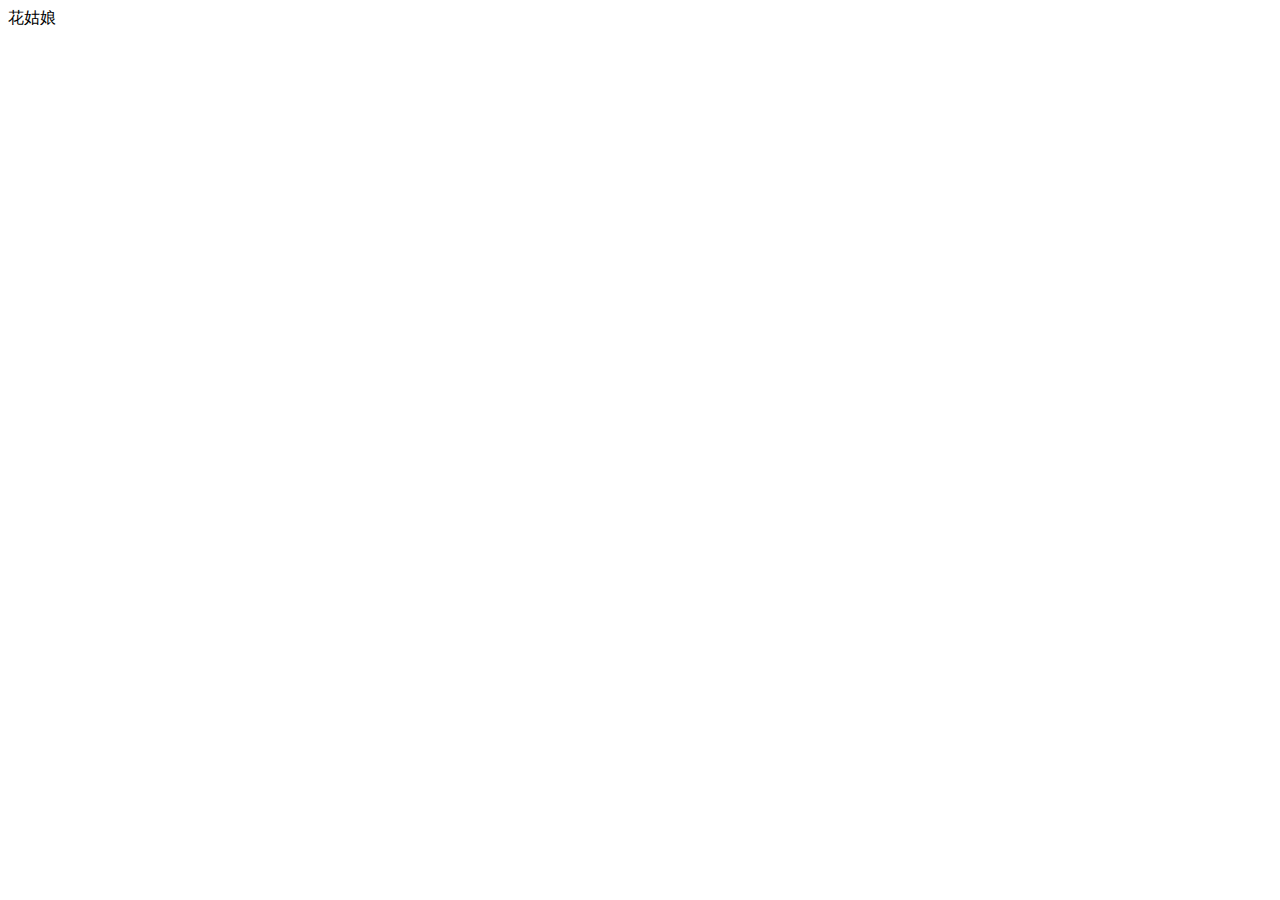
==== index.html @ 94651e6a "完成了登录和注册功能" ====
<!DOCTYPE html>
<html lang="en">
<head>
    <meta charset="UTF-8">
    <meta http-equiv="X-UA-Compatible" content="IE=edge">
    <meta name="viewport" content="width=\, initial-scale=1.0">
    <title>Document</title>
</head>
<body>
    <div>花姑娘</div>
</body>
</html>
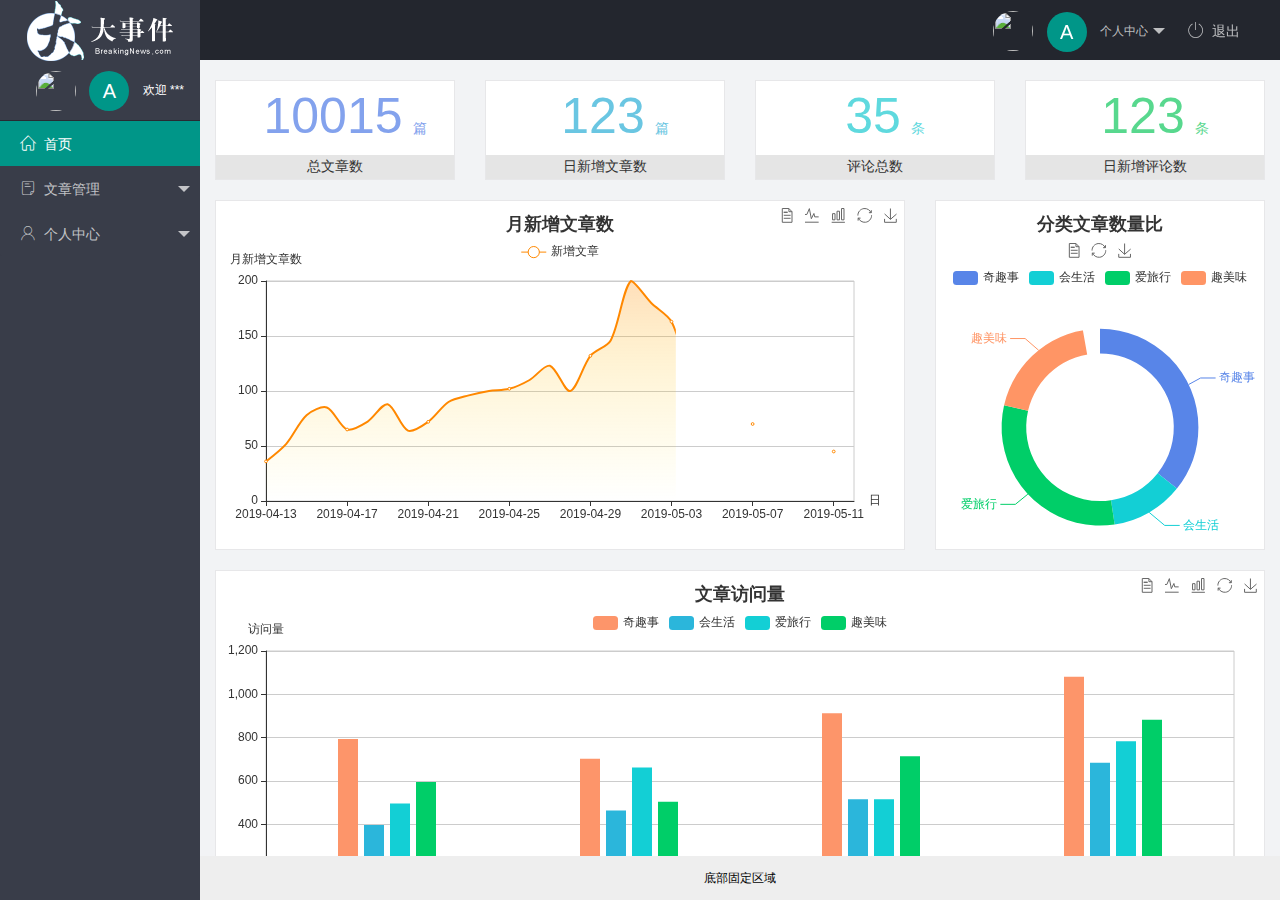
==== commit f1c7a160: "完成了主页功能" ====
--- a/index.html
+++ b/index.html
@@ -1,12 +1,90 @@
 <!DOCTYPE html>
 <html lang="en">
+
 <head>
-    <meta charset="UTF-8">
-    <meta http-equiv="X-UA-Compatible" content="IE=edge">
-    <meta name="viewport" content="width=\, initial-scale=1.0">
-    <title>Document</title>
+  <meta charset="UTF-8" />
+  <meta http-equiv="X-UA-Compatible" content="IE=edge" />
+  <meta name="viewport" content="width=device-width, initial-scale=1.0" />
+  <title>Document</title>
+  <link rel="stylesheet" href="/assets/lib/layui/css/layui.css" />
+  <link rel="stylesheet" href="/assets/css/index.css">
+  <link rel="stylesheet" href="/assets/fonts/iconfont.css">
 </head>
+
 <body>
-    <div>花姑娘</div>
+  <div class="layui-layout layui-layout-admin">
+    <!-- 头部区域 -->
+    <div class="layui-header">
+      <div class="layui-logo layui-hide-xs layui-bg-black">
+        <img src="/assets/images/logo.png" alt="" />
+      </div>
+
+      <ul class="layui-nav layui-layout-right">
+        <li class="layui-nav-item layui-hide layui-show-md-inline-block">
+          <!-- 右侧导航栏上面头像 -->
+          <a href="javascript:;" class="userinfo">
+            <img src="http://t.cn/RCzsdCq" class="layui-nav-img" />
+            <span class="text-avatar">A</span>
+            个人中心
+          </a>
+          <dl class="layui-nav-child">
+            <dd><a href="">基本资料</a></dd>
+            <dd><a href="">更换头像</a></dd>
+            <dd><a href="">重置密码</a></dd>
+          </dl>
+        </li>
+        <li class="layui-nav-item" lay-header-event="menuRight" lay-unselect>
+          <a href="javascript:;" id="del"><span class="iconfont icon-tuichu"></span>退出</a>
+        </li>
+      </ul>
+    </div>
+    <!-- 侧边栏区域 -->
+    <div class="layui-side layui-bg-black">
+      <div class="layui-side-scroll">
+        <!-- 左侧侧边栏上面头像 -->
+        <div class="userinfo">
+          <img src="http://t.cn/RCzsdCq" class="layui-nav-img" />
+          <span class="text-avatar">A</span>
+          <span id="welcome">欢迎 ***</span>
+        </div>
+        <!-- 左侧导航区域（可配合layui已有的垂直导航） -->
+        <ul class="layui-nav layui-nav-tree" lay-shrink="all">
+          <li class="layui-nav-item layui-this"><a href="/home/dashboard.html" target="fm"><span
+                class="iconfont icon-home"></span>首页</a></li>
+          <li class="layui-nav-item">
+            <a class="" href="javascript:;"><span class="iconfont icon-16"></span>文章管理</a>
+            <dl class="layui-nav-child">
+              <dd><a href="javascript:;"><i class="layui-icon layui-icon-app"></i>文章类别</a></dd>
+              <dd><a href="javascript:;"><i class="layui-icon layui-icon-app"></i>文章列表</a></dd>
+              <dd><a href="javascript:;"><i class="layui-icon layui-icon-app"></i>发布文章</a></dd>
+            </dl>
+          </li>
+          <li class="layui-nav-item">
+            <a href="javascript:;"><span class="iconfont icon-user"></span>个人中心</a>
+            <dl class="layui-nav-child">
+              <dd><a href="javascript:;"><i class="layui-icon layui-icon-app"></i>基本资料</a></dd>
+              <dd><a href="javascript:;"><i class="layui-icon layui-icon-app"></i>更换头像</a></dd>
+              <dd><a href="javascript:;"><i class="layui-icon layui-icon-app"></i>重置密码</a></dd>
+            </dl>
+          </li>
+        </ul>
+      </div>
+    </div>
+    <!-- 主题区域 -->
+    <div class="layui-body">
+      <!-- 内容主体区域 -->
+      <iframe name="fm" src="/home/dashboard.html" frameborder="0"></iframe>
+    </div>
+    <!-- 底部信息区域 -->
+    <div class="layui-footer">
+      <!-- 底部固定区域 -->
+      底部固定区域
+    </div>
+  </div>
+  <script src="/assets/lib/layui/layui.all.js"></script>
+  <script src="/assets/lib/jquery.js"></script>
+  <script src="./assets/js/baseapi.js"></script>
+  <script src="/assets/js/index.js"></script>
 </body>
+
 </html>--- a/assets/lib/layui/css/layui.css
+++ b/assets/lib/layui/css/layui.css
@@ -0,0 +1,2 @@
+/** layui-v2.5.5 MIT License By https://www.layui.com */
+ .layui-inline,img{display:inline-block;vertical-align:middle}h1,h2,h3,h4,h5,h6{font-weight:400}.layui-edge,.layui-header,.layui-inline,.layui-main{position:relative}.layui-body,.layui-edge,.layui-elip{overflow:hidden}.layui-btn,.layui-edge,.layui-inline,img{vertical-align:middle}.layui-btn,.layui-disabled,.layui-icon,.layui-unselect{-moz-user-select:none;-webkit-user-select:none;-ms-user-select:none}.layui-elip,.layui-form-checkbox span,.layui-form-pane .layui-form-label{text-overflow:ellipsis;white-space:nowrap}.layui-breadcrumb,.layui-tree-btnGroup{visibility:hidden}blockquote,body,button,dd,div,dl,dt,form,h1,h2,h3,h4,h5,h6,input,li,ol,p,pre,td,textarea,th,ul{margin:0;padding:0;-webkit-tap-highlight-color:rgba(0,0,0,0)}a:active,a:hover{outline:0}img{border:none}li{list-style:none}table{border-collapse:collapse;border-spacing:0}h4,h5,h6{font-size:100%}button,input,optgroup,option,select,textarea{font-family:inherit;font-size:inherit;font-style:inherit;font-weight:inherit;outline:0}pre{white-space:pre-wrap;white-space:-moz-pre-wrap;white-space:-pre-wrap;white-space:-o-pre-wrap;word-wrap:break-word}body{line-height:24px;font:14px Helvetica Neue,Helvetica,PingFang SC,Tahoma,Arial,sans-serif}hr{height:1px;margin:10px 0;border:0;clear:both}a{color:#333;text-decoration:none}a:hover{color:#777}a cite{font-style:normal;*cursor:pointer}.layui-border-box,.layui-border-box *{box-sizing:border-box}.layui-box,.layui-box *{box-sizing:content-box}.layui-clear{clear:both;*zoom:1}.layui-clear:after{content:'\20';clear:both;*zoom:1;display:block;height:0}.layui-inline{*display:inline;*zoom:1}.layui-edge{display:inline-block;width:0;height:0;border-width:6px;border-style:dashed;border-color:transparent}.layui-edge-top{top:-4px;border-bottom-color:#999;border-bottom-style:solid}.layui-edge-right{border-left-color:#999;border-left-style:solid}.layui-edge-bottom{top:2px;border-top-color:#999;border-top-style:solid}.layui-edge-left{border-right-color:#999;border-right-style:solid}.layui-disabled,.layui-disabled:hover{color:#d2d2d2!important;cursor:not-allowed!important}.layui-circle{border-radius:100%}.layui-show{display:block!important}.layui-hide{display:none!important}@font-face{font-family:layui-icon;src:url(../font/iconfont.eot?v=250);src:url(../font/iconfont.eot?v=250#iefix) format('embedded-opentype'),url(../font/iconfont.woff2?v=250) format('woff2'),url(../font/iconfont.woff?v=250) format('woff'),url(../font/iconfont.ttf?v=250) format('truetype'),url(../font/iconfont.svg?v=250#layui-icon) format('svg')}.layui-icon{font-family:layui-icon!important;font-size:16px;font-style:normal;-webkit-font-smoothing:antialiased;-moz-osx-font-smoothing:grayscale}.layui-icon-reply-fill:before{content:"\e611"}.layui-icon-set-fill:before{content:"\e614"}.layui-icon-menu-fill:before{content:"\e60f"}.layui-icon-search:before{content:"\e615"}.layui-icon-share:before{content:"\e641"}.layui-icon-set-sm:before{content:"\e620"}.layui-icon-engine:before{content:"\e628"}.layui-icon-close:before{content:"\1006"}.layui-icon-close-fill:before{content:"\1007"}.layui-icon-chart-screen:before{content:"\e629"}.layui-icon-star:before{content:"\e600"}.layui-icon-circle-dot:before{content:"\e617"}.layui-icon-chat:before{content:"\e606"}.layui-icon-release:before{content:"\e609"}.layui-icon-list:before{content:"\e60a"}.layui-icon-chart:before{content:"\e62c"}.layui-icon-ok-circle:before{content:"\1005"}.layui-icon-layim-theme:before{content:"\e61b"}.layui-icon-table:before{content:"\e62d"}.layui-icon-right:before{content:"\e602"}.layui-icon-left:before{content:"\e603"}.layui-icon-cart-simple:before{content:"\e698"}.layui-icon-face-cry:before{content:"\e69c"}.layui-icon-face-smile:before{content:"\e6af"}.layui-icon-survey:before{content:"\e6b2"}.layui-icon-tree:before{content:"\e62e"}.layui-icon-upload-circle:before{content:"\e62f"}.layui-icon-add-circle:before{content:"\e61f"}.layui-icon-download-circle:before{content:"\e601"}.layui-icon-templeate-1:before{content:"\e630"}.layui-icon-util:before{content:"\e631"}.layui-icon-face-surprised:before{content:"\e664"}.layui-icon-edit:before{content:"\e642"}.layui-icon-speaker:before{content:"\e645"}.layui-icon-down:before{content:"\e61a"}.layui-icon-file:before{content:"\e621"}.layui-icon-layouts:before{content:"\e632"}.layui-icon-rate-half:before{content:"\e6c9"}.layui-icon-add-circle-fine:before{content:"\e608"}.layui-icon-prev-circle:before{content:"\e633"}.layui-icon-read:before{content:"\e705"}.layui-icon-404:before{content:"\e61c"}.layui-icon-carousel:before{content:"\e634"}.layui-icon-help:before{content:"\e607"}.layui-icon-code-circle:before{content:"\e635"}.layui-icon-water:before{content:"\e636"}.layui-icon-username:before{content:"\e66f"}.layui-icon-find-fill:before{content:"\e670"}.layui-icon-about:before{content:"\e60b"}.layui-icon-location:before{content:"\e715"}.layui-icon-up:before{content:"\e619"}.layui-icon-pause:before{content:"\e651"}.layui-icon-date:before{content:"\e637"}.layui-icon-layim-uploadfile:before{content:"\e61d"}.layui-icon-delete:before{content:"\e640"}.layui-icon-play:before{content:"\e652"}.layui-icon-top:before{content:"\e604"}.layui-icon-friends:before{content:"\e612"}.layui-icon-refresh-3:before{content:"\e9aa"}.layui-icon-ok:before{content:"\e605"}.layui-icon-layer:before{content:"\e638"}.layui-icon-face-smile-fine:before{content:"\e60c"}.layui-icon-dollar:before{content:"\e659"}.layui-icon-group:before{content:"\e613"}.layui-icon-layim-download:before{content:"\e61e"}.layui-icon-picture-fine:before{content:"\e60d"}.layui-icon-link:before{content:"\e64c"}.layui-icon-diamond:before{content:"\e735"}.layui-icon-log:before{content:"\e60e"}.layui-icon-rate-solid:before{content:"\e67a"}.layui-icon-fonts-del:before{content:"\e64f"}.layui-icon-unlink:before{content:"\e64d"}.layui-icon-fonts-clear:before{content:"\e639"}.layui-icon-triangle-r:before{content:"\e623"}.layui-icon-circle:before{content:"\e63f"}.layui-icon-radio:before{content:"\e643"}.layui-icon-align-center:before{content:"\e647"}.layui-icon-align-right:before{content:"\e648"}.layui-icon-align-left:before{content:"\e649"}.layui-icon-loading-1:before{content:"\e63e"}.layui-icon-return:before{content:"\e65c"}.layui-icon-fonts-strong:before{content:"\e62b"}.layui-icon-upload:before{content:"\e67c"}.layui-icon-dialogue:before{content:"\e63a"}.layui-icon-video:before{content:"\e6ed"}.layui-icon-headset:before{content:"\e6fc"}.layui-icon-cellphone-fine:before{content:"\e63b"}.layui-icon-add-1:before{content:"\e654"}.layui-icon-face-smile-b:before{content:"\e650"}.layui-icon-fonts-html:before{content:"\e64b"}.layui-icon-form:before{content:"\e63c"}.layui-icon-cart:before{content:"\e657"}.layui-icon-camera-fill:before{content:"\e65d"}.layui-icon-tabs:before{content:"\e62a"}.layui-icon-fonts-code:before{content:"\e64e"}.layui-icon-fire:before{content:"\e756"}.layui-icon-set:before{content:"\e716"}.layui-icon-fonts-u:before{content:"\e646"}.layui-icon-triangle-d:before{content:"\e625"}.layui-icon-tips:before{content:"\e702"}.layui-icon-picture:before{content:"\e64a"}.layui-icon-more-vertical:before{content:"\e671"}.layui-icon-flag:before{content:"\e66c"}.layui-icon-loading:before{content:"\e63d"}.layui-icon-fonts-i:before{content:"\e644"}.layui-icon-refresh-1:before{content:"\e666"}.layui-icon-rmb:before{content:"\e65e"}.layui-icon-home:before{content:"\e68e"}.layui-icon-user:before{content:"\e770"}.layui-icon-notice:before{content:"\e667"}.layui-icon-login-weibo:before{content:"\e675"}.layui-icon-voice:before{content:"\e688"}.layui-icon-upload-drag:before{content:"\e681"}.layui-icon-login-qq:before{content:"\e676"}.layui-icon-snowflake:before{content:"\e6b1"}.layui-icon-file-b:before{content:"\e655"}.layui-icon-template:before{content:"\e663"}.layui-icon-auz:before{content:"\e672"}.layui-icon-console:before{content:"\e665"}.layui-icon-app:before{content:"\e653"}.layui-icon-prev:before{content:"\e65a"}.layui-icon-website:before{content:"\e7ae"}.layui-icon-next:before{content:"\e65b"}.layui-icon-component:before{content:"\e857"}.layui-icon-more:before{content:"\e65f"}.layui-icon-login-wechat:before{content:"\e677"}.layui-icon-shrink-right:before{content:"\e668"}.layui-icon-spread-left:before{content:"\e66b"}.layui-icon-camera:before{content:"\e660"}.layui-icon-note:before{content:"\e66e"}.layui-icon-refresh:before{content:"\e669"}.layui-icon-female:before{content:"\e661"}.layui-icon-male:before{content:"\e662"}.layui-icon-password:before{content:"\e673"}.layui-icon-senior:before{content:"\e674"}.layui-icon-theme:before{content:"\e66a"}.layui-icon-tread:before{content:"\e6c5"}.layui-icon-praise:before{content:"\e6c6"}.layui-icon-star-fill:before{content:"\e658"}.layui-icon-rate:before{content:"\e67b"}.layui-icon-template-1:before{content:"\e656"}.layui-icon-vercode:before{content:"\e679"}.layui-icon-cellphone:before{content:"\e678"}.layui-icon-screen-full:before{content:"\e622"}.layui-icon-screen-restore:before{content:"\e758"}.layui-icon-cols:before{content:"\e610"}.layui-icon-export:before{content:"\e67d"}.layui-icon-print:before{content:"\e66d"}.layui-icon-slider:before{content:"\e714"}.layui-icon-addition:before{content:"\e624"}.layui-icon-subtraction:before{content:"\e67e"}.layui-icon-service:before{content:"\e626"}.layui-icon-transfer:before{content:"\e691"}.layui-main{width:1140px;margin:0 auto}.layui-header{z-index:1000;height:60px}.layui-header a:hover{transition:all .5s;-webkit-transition:all .5s}.layui-side{position:fixed;left:0;top:0;bottom:0;z-index:999;width:200px;overflow-x:hidden}.layui-side-scroll{position:relative;width:220px;height:100%;overflow-x:hidden}.layui-body{position:absolute;left:200px;right:0;top:0;bottom:0;z-index:998;width:auto;overflow-y:auto;box-sizing:border-box}.layui-layout-body{overflow:hidden}.layui-layout-admin .layui-header{background-color:#23262E}.layui-layout-admin .layui-side{top:60px;width:200px;overflow-x:hidden}.layui-layout-admin .layui-body{position:fixed;top:60px;bottom:44px}.layui-layout-admin .layui-main{width:auto;margin:0 15px}.layui-layout-admin .layui-footer{position:fixed;left:200px;right:0;bottom:0;height:44px;line-height:44px;padding:0 15px;background-color:#eee}.layui-layout-admin .layui-logo{position:absolute;left:0;top:0;width:200px;height:100%;line-height:60px;text-align:center;color:#009688;font-size:16px}.layui-layout-admin .layui-header .layui-nav{background:0 0}.layui-layout-left{position:absolute!important;left:200px;top:0}.layui-layout-right{position:absolute!important;right:0;top:0}.layui-container{position:relative;margin:0 auto;padding:0 15px;box-sizing:border-box}.layui-fluid{position:relative;margin:0 auto;padding:0 15px}.layui-row:after,.layui-row:before{content:'';display:block;clear:both}.layui-col-lg1,.layui-col-lg10,.layui-col-lg11,.layui-col-lg12,.layui-col-lg2,.layui-col-lg3,.layui-col-lg4,.layui-col-lg5,.layui-col-lg6,.layui-col-lg7,.layui-col-lg8,.layui-col-lg9,.layui-col-md1,.layui-col-md10,.layui-col-md11,.layui-col-md12,.layui-col-md2,.layui-col-md3,.layui-col-md4,.layui-col-md5,.layui-col-md6,.layui-col-md7,.layui-col-md8,.layui-col-md9,.layui-col-sm1,.layui-col-sm10,.layui-col-sm11,.layui-col-sm12,.layui-col-sm2,.layui-col-sm3,.layui-col-sm4,.layui-col-sm5,.layui-col-sm6,.layui-col-sm7,.layui-col-sm8,.layui-col-sm9,.layui-col-xs1,.layui-col-xs10,.layui-col-xs11,.layui-col-xs12,.layui-col-xs2,.layui-col-xs3,.layui-col-xs4,.layui-col-xs5,.layui-col-xs6,.layui-col-xs7,.layui-col-xs8,.layui-col-xs9{position:relative;display:block;box-sizing:border-box}.layui-col-xs1,.layui-col-xs10,.layui-col-xs11,.layui-col-xs12,.layui-col-xs2,.layui-col-xs3,.layui-col-xs4,.layui-col-xs5,.layui-col-xs6,.layui-col-xs7,.layui-col-xs8,.layui-col-xs9{float:left}.layui-col-xs1{width:8.33333333%}.layui-col-xs2{width:16.66666667%}.layui-col-xs3{width:25%}.layui-col-xs4{width:33.33333333%}.layui-col-xs5{width:41.66666667%}.layui-col-xs6{width:50%}.layui-col-xs7{width:58.33333333%}.layui-col-xs8{width:66.66666667%}.layui-col-xs9{width:75%}.layui-col-xs10{width:83.33333333%}.layui-col-xs11{width:91.66666667%}.layui-col-xs12{width:100%}.layui-col-xs-offset1{margin-left:8.33333333%}.layui-col-xs-offset2{margin-left:16.66666667%}.layui-col-xs-offset3{margin-left:25%}.layui-col-xs-offset4{margin-left:33.33333333%}.layui-col-xs-offset5{margin-left:41.66666667%}.layui-col-xs-offset6{margin-left:50%}.layui-col-xs-offset7{margin-left:58.33333333%}.layui-col-xs-offset8{margin-left:66.66666667%}.layui-col-xs-offset9{margin-left:75%}.layui-col-xs-offset10{margin-left:83.33333333%}.layui-col-xs-offset11{margin-left:91.66666667%}.layui-col-xs-offset12{margin-left:100%}@media screen and (max-width:768px){.layui-hide-xs{display:none!important}.layui-show-xs-block{display:block!important}.layui-show-xs-inline{display:inline!important}.layui-show-xs-inline-block{display:inline-block!important}}@media screen and (min-width:768px){.layui-container{width:750px}.layui-hide-sm{display:none!important}.layui-show-sm-block{display:block!important}.layui-show-sm-inline{display:inline!important}.layui-show-sm-inline-block{display:inline-block!important}.layui-col-sm1,.layui-col-sm10,.layui-col-sm11,.layui-col-sm12,.layui-col-sm2,.layui-col-sm3,.layui-col-sm4,.layui-col-sm5,.layui-col-sm6,.layui-col-sm7,.layui-col-sm8,.layui-col-sm9{float:left}.layui-col-sm1{width:8.33333333%}.layui-col-sm2{width:16.66666667%}.layui-col-sm3{width:25%}.layui-col-sm4{width:33.33333333%}.layui-col-sm5{width:41.66666667%}.layui-col-sm6{width:50%}.layui-col-sm7{width:58.33333333%}.layui-col-sm8{width:66.66666667%}.layui-col-sm9{width:75%}.layui-col-sm10{width:83.33333333%}.layui-col-sm11{width:91.66666667%}.layui-col-sm12{width:100%}.layui-col-sm-offset1{margin-left:8.33333333%}.layui-col-sm-offset2{margin-left:16.66666667%}.layui-col-sm-offset3{margin-left:25%}.layui-col-sm-offset4{margin-left:33.33333333%}.layui-col-sm-offset5{margin-left:41.66666667%}.layui-col-sm-offset6{margin-left:50%}.layui-col-sm-offset7{margin-left:58.33333333%}.layui-col-sm-offset8{margin-left:66.66666667%}.layui-col-sm-offset9{margin-left:75%}.layui-col-sm-offset10{margin-left:83.33333333%}.layui-col-sm-offset11{margin-left:91.66666667%}.layui-col-sm-offset12{margin-left:100%}}@media screen and (min-width:992px){.layui-container{width:970px}.layui-hide-md{display:none!important}.layui-show-md-block{display:block!important}.layui-show-md-inline{display:inline!important}.layui-show-md-inline-block{display:inline-block!important}.layui-col-md1,.layui-col-md10,.layui-col-md11,.layui-col-md12,.layui-col-md2,.layui-col-md3,.layui-col-md4,.layui-col-md5,.layui-col-md6,.layui-col-md7,.layui-col-md8,.layui-col-md9{float:left}.layui-col-md1{width:8.33333333%}.layui-col-md2{width:16.66666667%}.layui-col-md3{width:25%}.layui-col-md4{width:33.33333333%}.layui-col-md5{width:41.66666667%}.layui-col-md6{width:50%}.layui-col-md7{width:58.33333333%}.layui-col-md8{width:66.66666667%}.layui-col-md9{width:75%}.layui-col-md10{width:83.33333333%}.layui-col-md11{width:91.66666667%}.layui-col-md12{width:100%}.layui-col-md-offset1{margin-left:8.33333333%}.layui-col-md-offset2{margin-left:16.66666667%}.layui-col-md-offset3{margin-left:25%}.layui-col-md-offset4{margin-left:33.33333333%}.layui-col-md-offset5{margin-left:41.66666667%}.layui-col-md-offset6{margin-left:50%}.layui-col-md-offset7{margin-left:58.33333333%}.layui-col-md-offset8{margin-left:66.66666667%}.layui-col-md-offset9{margin-left:75%}.layui-col-md-offset10{margin-left:83.33333333%}.layui-col-md-offset11{margin-left:91.66666667%}.layui-col-md-offset12{margin-left:100%}}@media screen and (min-width:1200px){.layui-container{width:1170px}.layui-hide-lg{display:none!important}.layui-show-lg-block{display:block!important}.layui-show-lg-inline{display:inline!important}.layui-show-lg-inline-block{display:inline-block!important}.layui-col-lg1,.layui-col-lg10,.layui-col-lg11,.layui-col-lg12,.layui-col-lg2,.layui-col-lg3,.layui-col-lg4,.layui-col-lg5,.layui-col-lg6,.layui-col-lg7,.layui-col-lg8,.layui-col-lg9{float:left}.layui-col-lg1{width:8.33333333%}.layui-col-lg2{width:16.66666667%}.layui-col-lg3{width:25%}.layui-col-lg4{width:33.33333333%}.layui-col-lg5{width:41.66666667%}.layui-col-lg6{width:50%}.layui-col-lg7{width:58.33333333%}.layui-col-lg8{width:66.66666667%}.layui-col-lg9{width:75%}.layui-col-lg10{width:83.33333333%}.layui-col-lg11{width:91.66666667%}.layui-col-lg12{width:100%}.layui-col-lg-offset1{margin-left:8.33333333%}.layui-col-lg-offset2{margin-left:16.66666667%}.layui-col-lg-offset3{margin-left:25%}.layui-col-lg-offset4{margin-left:33.33333333%}.layui-col-lg-offset5{margin-left:41.66666667%}.layui-col-lg-offset6{margin-left:50%}.layui-col-lg-offset7{margin-left:58.33333333%}.layui-col-lg-offset8{margin-left:66.66666667%}.layui-col-lg-offset9{margin-left:75%}.layui-col-lg-offset10{margin-left:83.33333333%}.layui-col-lg-offset11{margin-left:91.66666667%}.layui-col-lg-offset12{margin-left:100%}}.layui-col-space1{margin:-.5px}.layui-col-space1>*{padding:.5px}.layui-col-space3{margin:-1.5px}.layui-col-space3>*{padding:1.5px}.layui-col-space5{margin:-2.5px}.layui-col-space5>*{padding:2.5px}.layui-col-space8{margin:-3.5px}.layui-col-space8>*{padding:3.5px}.layui-col-space10{margin:-5px}.layui-col-space10>*{padding:5px}.layui-col-space12{margin:-6px}.layui-col-space12>*{padding:6px}.layui-col-space15{margin:-7.5px}.layui-col-space15>*{padding:7.5px}.layui-col-space18{margin:-9px}.layui-col-space18>*{padding:9px}.layui-col-space20{margin:-10px}.layui-col-space20>*{padding:10px}.layui-col-space22{margin:-11px}.layui-col-space22>*{padding:11px}.layui-col-space25{margin:-12.5px}.layui-col-space25>*{padding:12.5px}.layui-col-space30{margin:-15px}.layui-col-space30>*{padding:15px}.layui-btn,.layui-input,.layui-select,.layui-textarea,.layui-upload-button{outline:0;-webkit-appearance:none;transition:all .3s;-webkit-transition:all .3s;box-sizing:border-box}.layui-elem-quote{margin-bottom:10px;padding:15px;line-height:22px;border-left:5px solid #009688;border-radius:0 2px 2px 0;background-color:#f2f2f2}.layui-quote-nm{border-style:solid;border-width:1px 1px 1px 5px;background:0 0}.layui-elem-field{margin-bottom:10px;padding:0;border-width:1px;border-style:solid}.layui-elem-field legend{margin-left:20px;padding:0 10px;font-size:20px;font-weight:300}.layui-field-title{margin:10px 0 20px;border-width:1px 0 0}.layui-field-box{padding:10px 15px}.layui-field-title .layui-field-box{padding:10px 0}.layui-progress{position:relative;height:6px;border-radius:20px;background-color:#e2e2e2}.layui-progress-bar{position:absolute;left:0;top:0;width:0;max-width:100%;height:6px;border-radius:20px;text-align:right;background-color:#5FB878;transition:all .3s;-webkit-transition:all .3s}.layui-progress-big,.layui-progress-big .layui-progress-bar{height:18px;line-height:18px}.layui-progress-text{position:relative;top:-20px;line-height:18px;font-size:12px;color:#666}.layui-progress-big .layui-progress-text{position:static;padding:0 10px;color:#fff}.layui-collapse{border-width:1px;border-style:solid;border-radius:2px}.layui-colla-content,.layui-colla-item{border-top-width:1px;border-top-style:solid}.layui-colla-item:first-child{border-top:none}.layui-colla-title{position:relative;height:42px;line-height:42px;padding:0 15px 0 35px;color:#333;background-color:#f2f2f2;cursor:pointer;font-size:14px;overflow:hidden}.layui-colla-content{display:none;padding:10px 15px;line-height:22px;color:#666}.layui-colla-icon{position:absolute;left:15px;top:0;font-size:14px}.layui-card{margin-bottom:15px;border-radius:2px;background-color:#fff;box-shadow:0 1px 2px 0 rgba(0,0,0,.05)}.layui-card:last-child{margin-bottom:0}.layui-card-header{position:relative;height:42px;line-height:42px;padding:0 15px;border-bottom:1px solid #f6f6f6;color:#333;border-radius:2px 2px 0 0;font-size:14px}.layui-bg-black,.layui-bg-blue,.layui-bg-cyan,.layui-bg-green,.layui-bg-orange,.layui-bg-red{color:#fff!important}.layui-card-body{position:relative;padding:10px 15px;line-height:24px}.layui-card-body[pad15]{padding:15px}.layui-card-body[pad20]{padding:20px}.layui-card-body .layui-table{margin:5px 0}.layui-card .layui-tab{margin:0}.layui-panel-window{position:relative;padding:15px;border-radius:0;border-top:5px solid #E6E6E6;background-color:#fff}.layui-auxiliar-moving{position:fixed;left:0;right:0;top:0;bottom:0;width:100%;height:100%;background:0 0;z-index:9999999999}.layui-form-label,.layui-form-mid,.layui-form-select,.layui-input-block,.layui-input-inline,.layui-textarea{position:relative}.layui-bg-red{background-color:#FF5722!important}.layui-bg-orange{background-color:#FFB800!important}.layui-bg-green{background-color:#009688!important}.layui-bg-cyan{background-color:#2F4056!important}.layui-bg-blue{background-color:#1E9FFF!important}.layui-bg-black{background-color:#393D49!important}.layui-bg-gray{background-color:#eee!important;color:#666!important}.layui-badge-rim,.layui-colla-content,.layui-colla-item,.layui-collapse,.layui-elem-field,.layui-form-pane .layui-form-item[pane],.layui-form-pane .layui-form-label,.layui-input,.layui-layedit,.layui-layedit-tool,.layui-quote-nm,.layui-select,.layui-tab-bar,.layui-tab-card,.layui-tab-title,.layui-tab-title .layui-this:after,.layui-textarea{border-color:#e6e6e6}.layui-timeline-item:before,hr{background-color:#e6e6e6}.layui-text{line-height:22px;font-size:14px;color:#666}.layui-text h1,.layui-text h2,.layui-text h3{font-weight:500;color:#333}.layui-text h1{font-size:30px}.layui-text h2{font-size:24px}.layui-text h3{font-size:18px}.layui-text a:not(.layui-btn){color:#01AAED}.layui-text a:not(.layui-btn):hover{text-decoration:underline}.layui-text ul{padding:5px 0 5px 15px}.layui-text ul li{margin-top:5px;list-style-type:disc}.layui-text em,.layui-word-aux{color:#999!important;padding:0 5px!important}.layui-btn{display:inline-block;height:38px;line-height:38px;padding:0 18px;background-color:#009688;color:#fff;white-space:nowrap;text-align:center;font-size:14px;border:none;border-radius:2px;cursor:pointer}.layui-btn:hover{opacity:.8;filter:alpha(opacity=80);color:#fff}.layui-btn:active{opacity:1;filter:alpha(opacity=100)}.layui-btn+.layui-btn{margin-left:10px}.layui-btn-container{font-size:0}.layui-btn-container .layui-btn{margin-right:10px;margin-bottom:10px}.layui-btn-container .layui-btn+.layui-btn{margin-left:0}.layui-table .layui-btn-container .layui-btn{margin-bottom:9px}.layui-btn-radius{border-radius:100px}.layui-btn .layui-icon{margin-right:3px;font-size:18px;vertical-align:bottom;vertical-align:middle\9}.layui-btn-primary{border:1px solid #C9C9C9;background-color:#fff;color:#555}.layui-btn-primary:hover{border-color:#009688;color:#333}.layui-btn-normal{background-color:#1E9FFF}.layui-btn-warm{background-color:#FFB800}.layui-btn-danger{background-color:#FF5722}.layui-btn-checked{background-color:#5FB878}.layui-btn-disabled,.layui-btn-disabled:active,.layui-btn-disabled:hover{border:1px solid #e6e6e6;background-color:#FBFBFB;color:#C9C9C9;cursor:not-allowed;opacity:1}.layui-btn-lg{height:44px;line-height:44px;padding:0 25px;font-size:16px}.layui-btn-sm{height:30px;line-height:30px;padding:0 10px;font-size:12px}.layui-btn-sm i{font-size:16px!important}.layui-btn-xs{height:22px;line-height:22px;padding:0 5px;font-size:12px}.layui-btn-xs i{font-size:14px!important}.layui-btn-group{display:inline-block;vertical-align:middle;font-size:0}.layui-btn-group .layui-btn{margin-left:0!important;margin-right:0!important;border-left:1px solid rgba(255,255,255,.5);border-radius:0}.layui-btn-group .layui-btn-primary{border-left:none}.layui-btn-group .layui-btn-primary:hover{border-color:#C9C9C9;color:#009688}.layui-btn-group .layui-btn:first-child{border-left:none;border-radius:2px 0 0 2px}.layui-btn-group .layui-btn-primary:first-child{border-left:1px solid #c9c9c9}.layui-btn-group .layui-btn:last-child{border-radius:0 2px 2px 0}.layui-btn-group .layui-btn+.layui-btn{margin-left:0}.layui-btn-group+.layui-btn-group{margin-left:10px}.layui-btn-fluid{width:100%}.layui-input,.layui-select,.layui-textarea{height:38px;line-height:1.3;line-height:38px\9;border-width:1px;border-style:solid;background-color:#fff;border-radius:2px}.layui-input::-webkit-input-placeholder,.layui-select::-webkit-input-placeholder,.layui-textarea::-webkit-input-placeholder{line-height:1.3}.layui-input,.layui-textarea{display:block;width:100%;padding-left:10px}.layui-input:hover,.layui-textarea:hover{border-color:#D2D2D2!important}.layui-input:focus,.layui-textarea:focus{border-color:#C9C9C9!important}.layui-textarea{min-height:100px;height:auto;line-height:20px;padding:6px 10px;resize:vertical}.layui-select{padding:0 10px}.layui-form input[type=checkbox],.layui-form input[type=radio],.layui-form select{display:none}.layui-form [lay-ignore]{display:initial}.layui-form-item{margin-bottom:15px;clear:both;*zoom:1}.layui-form-item:after{content:'\20';clear:both;*zoom:1;display:block;height:0}.layui-form-label{float:left;display:block;padding:9px 15px;width:80px;font-weight:400;line-height:20px;text-align:right}.layui-form-label-col{display:block;float:none;padding:9px 0;line-height:20px;text-align:left}.layui-form-item .layui-inline{margin-bottom:5px;margin-right:10px}.layui-input-block{margin-left:110px;min-height:36px}.layui-input-inline{display:inline-block;vertical-align:middle}.layui-form-item .layui-input-inline{float:left;width:190px;margin-right:10px}.layui-form-text .layui-input-inline{width:auto}.layui-form-mid{float:left;display:block;padding:9px 0!important;line-height:20px;margin-right:10px}.layui-form-danger+.layui-form-select .layui-input,.layui-form-danger:focus{border-color:#FF5722!important}.layui-form-select .layui-input{padding-right:30px;cursor:pointer}.layui-form-select .layui-edge{position:absolute;right:10px;top:50%;margin-top:-3px;cursor:pointer;border-width:6px;border-top-color:#c2c2c2;border-top-style:solid;transition:all .3s;-webkit-transition:all .3s}.layui-form-select dl{display:none;position:absolute;left:0;top:42px;padding:5px 0;z-index:899;min-width:100%;border:1px solid #d2d2d2;max-height:300px;overflow-y:auto;background-color:#fff;border-radius:2px;box-shadow:0 2px 4px rgba(0,0,0,.12);box-sizing:border-box}.layui-form-select dl dd,.layui-form-select dl dt{padding:0 10px;line-height:36px;white-space:nowrap;overflow:hidden;text-overflow:ellipsis}.layui-form-select dl dt{font-size:12px;color:#999}.layui-form-select dl dd{cursor:pointer}.layui-form-select dl dd:hover{background-color:#f2f2f2;-webkit-transition:.5s all;transition:.5s all}.layui-form-select .layui-select-group dd{padding-left:20px}.layui-form-select dl dd.layui-select-tips{padding-left:10px!important;color:#999}.layui-form-select dl dd.layui-this{background-color:#5FB878;color:#fff}.layui-form-checkbox,.layui-form-select dl dd.layui-disabled{background-color:#fff}.layui-form-selected dl{display:block}.layui-form-checkbox,.layui-form-checkbox *,.layui-form-switch{display:inline-block;vertical-align:middle}.layui-form-selected .layui-edge{margin-top:-9px;-webkit-transform:rotate(180deg);transform:rotate(180deg);margin-top:-3px\9}:root .layui-form-selected .layui-edge{margin-top:-9px\0/IE9}.layui-form-selectup dl{top:auto;bottom:42px}.layui-select-none{margin:5px 0;text-align:center;color:#999}.layui-select-disabled .layui-disabled{border-color:#eee!important}.layui-select-disabled .layui-edge{border-top-color:#d2d2d2}.layui-form-checkbox{position:relative;height:30px;line-height:30px;margin-right:10px;padding-right:30px;cursor:pointer;font-size:0;-webkit-transition:.1s linear;transition:.1s linear;box-sizing:border-box}.layui-form-checkbox span{padding:0 10px;height:100%;font-size:14px;border-radius:2px 0 0 2px;background-color:#d2d2d2;color:#fff;overflow:hidden}.layui-form-checkbox:hover span{background-color:#c2c2c2}.layui-form-checkbox i{position:absolute;right:0;top:0;width:30px;height:28px;border:1px solid #d2d2d2;border-left:none;border-radius:0 2px 2px 0;color:#fff;font-size:20px;text-align:center}.layui-form-checkbox:hover i{border-color:#c2c2c2;color:#c2c2c2}.layui-form-checked,.layui-form-checked:hover{border-color:#5FB878}.layui-form-checked span,.layui-form-checked:hover span{background-color:#5FB878}.layui-form-checked i,.layui-form-checked:hover i{color:#5FB878}.layui-form-item .layui-form-checkbox{margin-top:4px}.layui-form-checkbox[lay-skin=primary]{height:auto!important;line-height:normal!important;min-width:18px;min-height:18px;border:none!important;margin-right:0;padding-left:28px;padding-right:0;background:0 0}.layui-form-checkbox[lay-skin=primary] span{padding-left:0;padding-right:15px;line-height:18px;background:0 0;color:#666}.layui-form-checkbox[lay-skin=primary] i{right:auto;left:0;width:16px;height:16px;line-height:16px;border:1px solid #d2d2d2;font-size:12px;border-radius:2px;background-color:#fff;-webkit-transition:.1s linear;transition:.1s linear}.layui-form-checkbox[lay-skin=primary]:hover i{border-color:#5FB878;color:#fff}.layui-form-checked[lay-skin=primary] i{border-color:#5FB878!important;background-color:#5FB878;color:#fff}.layui-checkbox-disbaled[lay-skin=primary] span{background:0 0!important;color:#c2c2c2}.layui-checkbox-disbaled[lay-skin=primary]:hover i{border-color:#d2d2d2}.layui-form-item .layui-form-checkbox[lay-skin=primary]{margin-top:10px}.layui-form-switch{position:relative;height:22px;line-height:22px;min-width:35px;padding:0 5px;margin-top:8px;border:1px solid #d2d2d2;border-radius:20px;cursor:pointer;background-color:#fff;-webkit-transition:.1s linear;transition:.1s linear}.layui-form-switch i{position:absolute;left:5px;top:3px;width:16px;height:16px;border-radius:20px;background-color:#d2d2d2;-webkit-transition:.1s linear;transition:.1s linear}.layui-form-switch em{position:relative;top:0;width:25px;margin-left:21px;padding:0!important;text-align:center!important;color:#999!important;font-style:normal!important;font-size:12px}.layui-form-onswitch{border-color:#5FB878;background-color:#5FB878}.layui-checkbox-disbaled,.layui-checkbox-disbaled i{border-color:#e2e2e2!important}.layui-form-onswitch i{left:100%;margin-left:-21px;background-color:#fff}.layui-form-onswitch em{margin-left:5px;margin-right:21px;color:#fff!important}.layui-checkbox-disbaled span{background-color:#e2e2e2!important}.layui-checkbox-disbaled:hover i{color:#fff!important}[lay-radio]{display:none}.layui-form-radio,.layui-form-radio *{display:inline-block;vertical-align:middle}.layui-form-radio{line-height:28px;margin:6px 10px 0 0;padding-right:10px;cursor:pointer;font-size:0}.layui-form-radio *{font-size:14px}.layui-form-radio>i{margin-right:8px;font-size:22px;color:#c2c2c2}.layui-form-radio>i:hover,.layui-form-radioed>i{color:#5FB878}.layui-radio-disbaled>i{color:#e2e2e2!important}.layui-form-pane .layui-form-label{width:110px;padding:8px 15px;height:38px;line-height:20px;border-width:1px;border-style:solid;border-radius:2px 0 0 2px;text-align:center;background-color:#FBFBFB;overflow:hidden;box-sizing:border-box}.layui-form-pane .layui-input-inline{margin-left:-1px}.layui-form-pane .layui-input-block{margin-left:110px;left:-1px}.layui-form-pane .layui-input{border-radius:0 2px 2px 0}.layui-form-pane .layui-form-text .layui-form-label{float:none;width:100%;border-radius:2px;box-sizing:border-box;text-align:left}.layui-form-pane .layui-form-text .layui-input-inline{display:block;margin:0;top:-1px;clear:both}.layui-form-pane .layui-form-text .layui-input-block{margin:0;left:0;top:-1px}.layui-form-pane .layui-form-text .layui-textarea{min-height:100px;border-radius:0 0 2px 2px}.layui-form-pane .layui-form-checkbox{margin:4px 0 4px 10px}.layui-form-pane .layui-form-radio,.layui-form-pane .layui-form-switch{margin-top:6px;margin-left:10px}.layui-form-pane .layui-form-item[pane]{position:relative;border-width:1px;border-style:solid}.layui-form-pane .layui-form-item[pane] .layui-form-label{position:absolute;left:0;top:0;height:100%;border-width:0 1px 0 0}.layui-form-pane .layui-form-item[pane] .layui-input-inline{margin-left:110px}@media screen and (max-width:450px){.layui-form-item .layui-form-label{text-overflow:ellipsis;overflow:hidden;white-space:nowrap}.layui-form-item .layui-inline{display:block;margin-right:0;margin-bottom:20px;clear:both}.layui-form-item .layui-inline:after{content:'\20';clear:both;display:block;height:0}.layui-form-item .layui-input-inline{display:block;float:none;left:-3px;width:auto;margin:0 0 10px 112px}.layui-form-item .layui-input-inline+.layui-form-mid{margin-left:110px;top:-5px;padding:0}.layui-form-item .layui-form-checkbox{margin-right:5px;margin-bottom:5px}}.layui-layedit{border-width:1px;border-style:solid;border-radius:2px}.layui-layedit-tool{padding:3px 5px;border-bottom-width:1px;border-bottom-style:solid;font-size:0}.layedit-tool-fixed{position:fixed;top:0;border-top:1px solid #e2e2e2}.layui-layedit-tool .layedit-tool-mid,.layui-layedit-tool .layui-icon{display:inline-block;vertical-align:middle;text-align:center;font-size:14px}.layui-layedit-tool .layui-icon{position:relative;width:32px;height:30px;line-height:30px;margin:3px 5px;color:#777;cursor:pointer;border-radius:2px}.layui-layedit-tool .layui-icon:hover{color:#393D49}.layui-layedit-tool .layui-icon:active{color:#000}.layui-layedit-tool .layedit-tool-active{background-color:#e2e2e2;color:#000}.layui-layedit-tool .layui-disabled,.layui-layedit-tool .layui-disabled:hover{color:#d2d2d2;cursor:not-allowed}.layui-layedit-tool .layedit-tool-mid{width:1px;height:18px;margin:0 10px;background-color:#d2d2d2}.layedit-tool-html{width:50px!important;font-size:30px!important}.layedit-tool-b,.layedit-tool-code,.layedit-tool-help{font-size:16px!important}.layedit-tool-d,.layedit-tool-face,.layedit-tool-image,.layedit-tool-unlink{font-size:18px!important}.layedit-tool-image input{position:absolute;font-size:0;left:0;top:0;width:100%;height:100%;opacity:.01;filter:Alpha(opacity=1);cursor:pointer}.layui-layedit-iframe iframe{display:block;width:100%}#LAY_layedit_code{overflow:hidden}.layui-laypage{display:inline-block;*display:inline;*zoom:1;vertical-align:middle;margin:10px 0;font-size:0}.layui-laypage>a:first-child,.layui-laypage>a:first-child em{border-radius:2px 0 0 2px}.layui-laypage>a:last-child,.layui-laypage>a:last-child em{border-radius:0 2px 2px 0}.layui-laypage>:first-child{margin-left:0!important}.layui-laypage>:last-child{margin-right:0!important}.layui-laypage a,.layui-laypage button,.layui-laypage input,.layui-laypage select,.layui-laypage span{border:1px solid #e2e2e2}.layui-laypage a,.layui-laypage span{display:inline-block;*display:inline;*zoom:1;vertical-align:middle;padding:0 15px;height:28px;line-height:28px;margin:0 -1px 5px 0;background-color:#fff;color:#333;font-size:12px}.layui-flow-more a *,.layui-laypage input,.layui-table-view select[lay-ignore]{display:inline-block}.layui-laypage a:hover{color:#009688}.layui-laypage em{font-style:normal}.layui-laypage .layui-laypage-spr{color:#999;font-weight:700}.layui-laypage a{text-decoration:none}.layui-laypage .layui-laypage-curr{position:relative}.layui-laypage .layui-laypage-curr em{position:relative;color:#fff}.layui-laypage .layui-laypage-curr .layui-laypage-em{position:absolute;left:-1px;top:-1px;padding:1px;width:100%;height:100%;background-color:#009688}.layui-laypage-em{border-radius:2px}.layui-laypage-next em,.layui-laypage-prev em{font-family:Sim sun;font-size:16px}.layui-laypage .layui-laypage-count,.layui-laypage .layui-laypage-limits,.layui-laypage .layui-laypage-refresh,.layui-laypage .layui-laypage-skip{margin-left:10px;margin-right:10px;padding:0;border:none}.layui-laypage .layui-laypage-limits,.layui-laypage .layui-laypage-refresh{vertical-align:top}.layui-laypage .layui-laypage-refresh i{font-size:18px;cursor:pointer}.layui-laypage select{height:22px;padding:3px;border-radius:2px;cursor:pointer}.layui-laypage .layui-laypage-skip{height:30px;line-height:30px;color:#999}.layui-laypage button,.layui-laypage input{height:30px;line-height:30px;border-radius:2px;vertical-align:top;background-color:#fff;box-sizing:border-box}.layui-laypage input{width:40px;margin:0 10px;padding:0 3px;text-align:center}.layui-laypage input:focus,.layui-laypage select:focus{border-color:#009688!important}.layui-laypage button{margin-left:10px;padding:0 10px;cursor:pointer}.layui-table,.layui-table-view{margin:10px 0}.layui-flow-more{margin:10px 0;text-align:center;color:#999;font-size:14px}.layui-flow-more a{height:32px;line-height:32px}.layui-flow-more a *{vertical-align:top}.layui-flow-more a cite{padding:0 20px;border-radius:3px;background-color:#eee;color:#333;font-style:normal}.layui-flow-more a cite:hover{opacity:.8}.layui-flow-more a i{font-size:30px;color:#737383}.layui-table{width:100%;background-color:#fff;color:#666}.layui-table tr{transition:all .3s;-webkit-transition:all .3s}.layui-table th{text-align:left;font-weight:400}.layui-table tbody tr:hover,.layui-table thead tr,.layui-table-click,.layui-table-header,.layui-table-hover,.layui-table-mend,.layui-table-patch,.layui-table-tool,.layui-table-total,.layui-table-total tr,.layui-table[lay-even] tr:nth-child(even){background-color:#f2f2f2}.layui-table td,.layui-table th,.layui-table-col-set,.layui-table-fixed-r,.layui-table-grid-down,.layui-table-header,.layui-table-page,.layui-table-tips-main,.layui-table-tool,.layui-table-total,.layui-table-view,.layui-table[lay-skin=line],.layui-table[lay-skin=row]{border-width:1px;border-style:solid;border-color:#e6e6e6}.layui-table td,.layui-table th{position:relative;padding:9px 15px;min-height:20px;line-height:20px;font-size:14px}.layui-table[lay-skin=line] td,.layui-table[lay-skin=line] th{border-width:0 0 1px}.layui-table[lay-skin=row] td,.layui-table[lay-skin=row] th{border-width:0 1px 0 0}.layui-table[lay-skin=nob] td,.layui-table[lay-skin=nob] th{border:none}.layui-table img{max-width:100px}.layui-table[lay-size=lg] td,.layui-table[lay-size=lg] th{padding:15px 30px}.layui-table-view .layui-table[lay-size=lg] .layui-table-cell{height:40px;line-height:40px}.layui-table[lay-size=sm] td,.layui-table[lay-size=sm] th{font-size:12px;padding:5px 10px}.layui-table-view .layui-table[lay-size=sm] .layui-table-cell{height:20px;line-height:20px}.layui-table[lay-data]{display:none}.layui-table-box{position:relative;overflow:hidden}.layui-table-view .layui-table{position:relative;width:auto;margin:0}.layui-table-view .layui-table[lay-skin=line]{border-width:0 1px 0 0}.layui-table-view .layui-table[lay-skin=row]{border-width:0 0 1px}.layui-table-view .layui-table td,.layui-table-view .layui-table th{padding:5px 0;border-top:none;border-left:none}.layui-table-view .layui-table th.layui-unselect .layui-table-cell span{cursor:pointer}.layui-table-view .layui-table td{cursor:default}.layui-table-view .layui-table td[data-edit=text]{cursor:text}.layui-table-view .layui-form-checkbox[lay-skin=primary] i{width:18px;height:18px}.layui-table-view .layui-form-radio{line-height:0;padding:0}.layui-table-view .layui-form-radio>i{margin:0;font-size:20px}.layui-table-init{position:absolute;left:0;top:0;width:100%;height:100%;text-align:center;z-index:110}.layui-table-init .layui-icon{position:absolute;left:50%;top:50%;margin:-15px 0 0 -15px;font-size:30px;color:#c2c2c2}.layui-table-header{border-width:0 0 1px;overflow:hidden}.layui-table-header .layui-table{margin-bottom:-1px}.layui-table-tool .layui-inline[lay-event]{position:relative;width:26px;height:26px;padding:5px;line-height:16px;margin-right:10px;text-align:center;color:#333;border:1px solid #ccc;cursor:pointer;-webkit-transition:.5s all;transition:.5s all}.layui-table-tool .layui-inline[lay-event]:hover{border:1px solid #999}.layui-table-tool-temp{padding-right:120px}.layui-table-tool-self{position:absolute;right:17px;top:10px}.layui-table-tool .layui-table-tool-self .layui-inline[lay-event]{margin:0 0 0 10px}.layui-table-tool-panel{position:absolute;top:29px;left:-1px;padding:5px 0;min-width:150px;min-height:40px;border:1px solid #d2d2d2;text-align:left;overflow-y:auto;background-color:#fff;box-shadow:0 2px 4px rgba(0,0,0,.12)}.layui-table-cell,.layui-table-tool-panel li{overflow:hidden;text-overflow:ellipsis;white-space:nowrap}.layui-table-tool-panel li{padding:0 10px;line-height:30px;-webkit-transition:.5s all;transition:.5s all}.layui-table-tool-panel li .layui-form-checkbox[lay-skin=primary]{width:100%;padding-left:28px}.layui-table-tool-panel li:hover{background-color:#f2f2f2}.layui-table-tool-panel li .layui-form-checkbox[lay-skin=primary] i{position:absolute;left:0;top:0}.layui-table-tool-panel li .layui-form-checkbox[lay-skin=primary] span{padding:0}.layui-table-tool .layui-table-tool-self .layui-table-tool-panel{left:auto;right:-1px}.layui-table-col-set{position:absolute;right:0;top:0;width:20px;height:100%;border-width:0 0 0 1px;background-color:#fff}.layui-table-sort{width:10px;height:20px;margin-left:5px;cursor:pointer!important}.layui-table-sort .layui-edge{position:absolute;left:5px;border-width:5px}.layui-table-sort .layui-table-sort-asc{top:3px;border-top:none;border-bottom-style:solid;border-bottom-color:#b2b2b2}.layui-table-sort .layui-table-sort-asc:hover{border-bottom-color:#666}.layui-table-sort .layui-table-sort-desc{bottom:5px;border-bottom:none;border-top-style:solid;border-top-color:#b2b2b2}.layui-table-sort .layui-table-sort-desc:hover{border-top-color:#666}.layui-table-sort[lay-sort=asc] .layui-table-sort-asc{border-bottom-color:#000}.layui-table-sort[lay-sort=desc] .layui-table-sort-desc{border-top-color:#000}.layui-table-cell{height:28px;line-height:28px;padding:0 15px;position:relative;box-sizing:border-box}.layui-table-cell .layui-form-checkbox[lay-skin=primary]{top:-1px;padding:0}.layui-table-cell .layui-table-link{color:#01AAED}.laytable-cell-checkbox,.laytable-cell-numbers,.laytable-cell-radio,.laytable-cell-space{padding:0;text-align:center}.layui-table-body{position:relative;overflow:auto;margin-right:-1px;margin-bottom:-1px}.layui-table-body .layui-none{line-height:26px;padding:15px;text-align:center;color:#999}.layui-table-fixed{position:absolute;left:0;top:0;z-index:101}.layui-table-fixed .layui-table-body{overflow:hidden}.layui-table-fixed-l{box-shadow:0 -1px 8px rgba(0,0,0,.08)}.layui-table-fixed-r{left:auto;right:-1px;border-width:0 0 0 1px;box-shadow:-1px 0 8px rgba(0,0,0,.08)}.layui-table-fixed-r .layui-table-header{position:relative;overflow:visible}.layui-table-mend{position:absolute;right:-49px;top:0;height:100%;width:50px}.layui-table-tool{position:relative;z-index:890;width:100%;min-height:50px;line-height:30px;padding:10px 15px;border-width:0 0 1px}.layui-table-tool .layui-btn-container{margin-bottom:-10px}.layui-table-page,.layui-table-total{border-width:1px 0 0;margin-bottom:-1px;overflow:hidden}.layui-table-page{position:relative;width:100%;padding:7px 7px 0;height:41px;font-size:12px;white-space:nowrap}.layui-table-page>div{height:26px}.layui-table-page .layui-laypage{margin:0}.layui-table-page .layui-laypage a,.layui-table-page .layui-laypage span{height:26px;line-height:26px;margin-bottom:10px;border:none;background:0 0}.layui-table-page .layui-laypage a,.layui-table-page .layui-laypage span.layui-laypage-curr{padding:0 12px}.layui-table-page .layui-laypage span{margin-left:0;padding:0}.layui-table-page .layui-laypage .layui-laypage-prev{margin-left:-7px!important}.layui-table-page .layui-laypage .layui-laypage-curr .layui-laypage-em{left:0;top:0;padding:0}.layui-table-page .layui-laypage button,.layui-table-page .layui-laypage input{height:26px;line-height:26px}.layui-table-page .layui-laypage input{width:40px}.layui-table-page .layui-laypage button{padding:0 10px}.layui-table-page select{height:18px}.layui-table-patch .layui-table-cell{padding:0;width:30px}.layui-table-edit{position:absolute;left:0;top:0;width:100%;height:100%;padding:0 14px 1px;border-radius:0;box-shadow:1px 1px 20px rgba(0,0,0,.15)}.layui-table-edit:focus{border-color:#5FB878!important}select.layui-table-edit{padding:0 0 0 10px;border-color:#C9C9C9}.layui-table-view .layui-form-checkbox,.layui-table-view .layui-form-radio,.layui-table-view .layui-form-switch{top:0;margin:0;box-sizing:content-box}.layui-table-view .layui-form-checkbox{top:-1px;height:26px;line-height:26px}.layui-table-view .layui-form-checkbox i{height:26px}.layui-table-grid .layui-table-cell{overflow:visible}.layui-table-grid-down{position:absolute;top:0;right:0;width:26px;height:100%;padding:5px 0;border-width:0 0 0 1px;text-align:center;background-color:#fff;color:#999;cursor:pointer}.layui-table-grid-down .layui-icon{position:absolute;top:50%;left:50%;margin:-8px 0 0 -8px}.layui-table-grid-down:hover{background-color:#fbfbfb}body .layui-table-tips .layui-layer-content{background:0 0;padding:0;box-shadow:0 1px 6px rgba(0,0,0,.12)}.layui-table-tips-main{margin:-44px 0 0 -1px;max-height:150px;padding:8px 15px;font-size:14px;overflow-y:scroll;background-color:#fff;color:#666}.layui-table-tips-c{position:absolute;right:-3px;top:-13px;width:20px;height:20px;padding:3px;cursor:pointer;background-color:#666;border-radius:50%;color:#fff}.layui-table-tips-c:hover{background-color:#777}.layui-table-tips-c:before{position:relative;right:-2px}.layui-upload-file{display:none!important;opacity:.01;filter:Alpha(opacity=1)}.layui-upload-drag,.layui-upload-form,.layui-upload-wrap{display:inline-block}.layui-upload-list{margin:10px 0}.layui-upload-choose{padding:0 10px;color:#999}.layui-upload-drag{position:relative;padding:30px;border:1px dashed #e2e2e2;background-color:#fff;text-align:center;cursor:pointer;color:#999}.layui-upload-drag .layui-icon{font-size:50px;color:#009688}.layui-upload-drag[lay-over]{border-color:#009688}.layui-upload-iframe{position:absolute;width:0;height:0;border:0;visibility:hidden}.layui-upload-wrap{position:relative;vertical-align:middle}.layui-upload-wrap .layui-upload-file{display:block!important;position:absolute;left:0;top:0;z-index:10;font-size:100px;width:100%;height:100%;opacity:.01;filter:Alpha(opacity=1);cursor:pointer}.layui-transfer-active,.layui-transfer-box{display:inline-block;vertical-align:middle}.layui-transfer-box,.layui-transfer-header,.layui-transfer-search{border-width:0;border-style:solid;border-color:#e6e6e6}.layui-transfer-box{position:relative;border-width:1px;width:200px;height:360px;border-radius:2px;background-color:#fff}.layui-transfer-box .layui-form-checkbox{width:100%;margin:0!important}.layui-transfer-header{height:38px;line-height:38px;padding:0 10px;border-bottom-width:1px}.layui-transfer-search{position:relative;padding:10px;border-bottom-width:1px}.layui-transfer-search .layui-input{height:32px;padding-left:30px;font-size:12px}.layui-transfer-search .layui-icon-search{position:absolute;left:20px;top:50%;margin-top:-8px;color:#666}.layui-transfer-active{margin:0 15px}.layui-transfer-active .layui-btn{display:block;margin:0;padding:0 15px;background-color:#5FB878;border-color:#5FB878;color:#fff}.layui-transfer-active .layui-btn-disabled{background-color:#FBFBFB;border-color:#e6e6e6;color:#C9C9C9}.layui-transfer-active .layui-btn:first-child{margin-bottom:15px}.layui-transfer-active .layui-btn .layui-icon{margin:0;font-size:14px!important}.layui-transfer-data{padding:5px 0;overflow:auto}.layui-transfer-data li{height:32px;line-height:32px;padding:0 10px}.layui-transfer-data li:hover{background-color:#f2f2f2;transition:.5s all}.layui-transfer-data .layui-none{padding:15px 10px;text-align:center;color:#999}.layui-nav{position:relative;padding:0 20px;background-color:#393D49;color:#fff;border-radius:2px;font-size:0;box-sizing:border-box}.layui-nav *{font-size:14px}.layui-nav .layui-nav-item{position:relative;display:inline-block;*display:inline;*zoom:1;vertical-align:middle;line-height:60px}.layui-nav .layui-nav-item a{display:block;padding:0 20px;color:#fff;color:rgba(255,255,255,.7);transition:all .3s;-webkit-transition:all .3s}.layui-nav .layui-this:after,.layui-nav-bar,.layui-nav-tree .layui-nav-itemed:after{position:absolute;left:0;top:0;width:0;height:5px;background-color:#5FB878;transition:all .2s;-webkit-transition:all .2s}.layui-nav-bar{z-index:1000}.layui-nav .layui-nav-item a:hover,.layui-nav .layui-this a{color:#fff}.layui-nav .layui-this:after{content:'';top:auto;bottom:0;width:100%}.layui-nav-img{width:30px;height:30px;margin-right:10px;border-radius:50%}.layui-nav .layui-nav-more{content:'';width:0;height:0;border-style:solid dashed dashed;border-color:#fff transparent transparent;overflow:hidden;cursor:pointer;transition:all .2s;-webkit-transition:all .2s;position:absolute;top:50%;right:3px;margin-top:-3px;border-width:6px;border-top-color:rgba(255,255,255,.7)}.layui-nav .layui-nav-mored,.layui-nav-itemed>a .layui-nav-more{margin-top:-9px;border-style:dashed dashed solid;border-color:transparent transparent #fff}.layui-nav-child{display:none;position:absolute;left:0;top:65px;min-width:100%;line-height:36px;padding:5px 0;box-shadow:0 2px 4px rgba(0,0,0,.12);border:1px solid #d2d2d2;background-color:#fff;z-index:100;border-radius:2px;white-space:nowrap}.layui-nav .layui-nav-child a{color:#333}.layui-nav .layui-nav-child a:hover{background-color:#f2f2f2;color:#000}.layui-nav-child dd{position:relative}.layui-nav .layui-nav-child dd.layui-this a,.layui-nav-child dd.layui-this{background-color:#5FB878;color:#fff}.layui-nav-child dd.layui-this:after{display:none}.layui-nav-tree{width:200px;padding:0}.layui-nav-tree .layui-nav-item{display:block;width:100%;line-height:45px}.layui-nav-tree .layui-nav-item a{position:relative;height:45px;line-height:45px;text-overflow:ellipsis;overflow:hidden;white-space:nowrap}.layui-nav-tree .layui-nav-item a:hover{background-color:#4E5465}.layui-nav-tree .layui-nav-bar{width:5px;height:0;background-color:#009688}.layui-nav-tree .layui-nav-child dd.layui-this,.layui-nav-tree .layui-nav-child dd.layui-this a,.layui-nav-tree .layui-this,.layui-nav-tree .layui-this>a,.layui-nav-tree .layui-this>a:hover{background-color:#009688;color:#fff}.layui-nav-tree .layui-this:after{display:none}.layui-nav-itemed>a,.layui-nav-tree .layui-nav-title a,.layui-nav-tree .layui-nav-title a:hover{color:#fff!important}.layui-nav-tree .layui-nav-child{position:relative;z-index:0;top:0;border:none;box-shadow:none}.layui-nav-tree .layui-nav-child a{height:40px;line-height:40px;color:#fff;color:rgba(255,255,255,.7)}.layui-nav-tree .layui-nav-child,.layui-nav-tree .layui-nav-child a:hover{background:0 0;color:#fff}.layui-nav-tree .layui-nav-more{right:10px}.layui-nav-itemed>.layui-nav-child{display:block;padding:0;background-color:rgba(0,0,0,.3)!important}.layui-nav-itemed>.layui-nav-child>.layui-this>.layui-nav-child{display:block}.layui-nav-side{position:fixed;top:0;bottom:0;left:0;overflow-x:hidden;z-index:999}.layui-bg-blue .layui-nav-bar,.layui-bg-blue .layui-nav-itemed:after,.layui-bg-blue .layui-this:after{background-color:#93D1FF}.layui-bg-blue .layui-nav-child dd.layui-this{background-color:#1E9FFF}.layui-bg-blue .layui-nav-itemed>a,.layui-nav-tree.layui-bg-blue .layui-nav-title a,.layui-nav-tree.layui-bg-blue .layui-nav-title a:hover{background-color:#007DDB!important}.layui-breadcrumb{font-size:0}.layui-breadcrumb>*{font-size:14px}.layui-breadcrumb a{color:#999!important}.layui-breadcrumb a:hover{color:#5FB878!important}.layui-breadcrumb a cite{color:#666;font-style:normal}.layui-breadcrumb span[lay-separator]{margin:0 10px;color:#999}.layui-tab{margin:10px 0;text-align:left!important}.layui-tab[overflow]>.layui-tab-title{overflow:hidden}.layui-tab-title{position:relative;left:0;height:40px;white-space:nowrap;font-size:0;border-bottom-width:1px;border-bottom-style:solid;transition:all .2s;-webkit-transition:all .2s}.layui-tab-title li{display:inline-block;*display:inline;*zoom:1;vertical-align:middle;font-size:14px;transition:all .2s;-webkit-transition:all .2s;position:relative;line-height:40px;min-width:65px;padding:0 15px;text-align:center;cursor:pointer}.layui-tab-title li a{display:block}.layui-tab-title .layui-this{color:#000}.layui-tab-title .layui-this:after{position:absolute;left:0;top:0;content:'';width:100%;height:41px;border-width:1px;border-style:solid;border-bottom-color:#fff;border-radius:2px 2px 0 0;box-sizing:border-box;pointer-events:none}.layui-tab-bar{position:absolute;right:0;top:0;z-index:10;width:30px;height:39px;line-height:39px;border-width:1px;border-style:solid;border-radius:2px;text-align:center;background-color:#fff;cursor:pointer}.layui-tab-bar .layui-icon{position:relative;display:inline-block;top:3px;transition:all .3s;-webkit-transition:all .3s}.layui-tab-item{display:none}.layui-tab-more{padding-right:30px;height:auto!important;white-space:normal!important}.layui-tab-more li.layui-this:after{border-bottom-color:#e2e2e2;border-radius:2px}.layui-tab-more .layui-tab-bar .layui-icon{top:-2px;top:3px\9;-webkit-transform:rotate(180deg);transform:rotate(180deg)}:root .layui-tab-more .layui-tab-bar .layui-icon{top:-2px\0/IE9}.layui-tab-content{padding:10px}.layui-tab-title li .layui-tab-close{position:relative;display:inline-block;width:18px;height:18px;line-height:20px;margin-left:8px;top:1px;text-align:center;font-size:14px;color:#c2c2c2;transition:all .2s;-webkit-transition:all .2s}.layui-tab-title li .layui-tab-close:hover{border-radius:2px;background-color:#FF5722;color:#fff}.layui-tab-brief>.layui-tab-title .layui-this{color:#009688}.layui-tab-brief>.layui-tab-more li.layui-this:after,.layui-tab-brief>.layui-tab-title .layui-this:after{border:none;border-radius:0;border-bottom:2px solid #5FB878}.layui-tab-brief[overflow]>.layui-tab-title .layui-this:after{top:-1px}.layui-tab-card{border-width:1px;border-style:solid;border-radius:2px;box-shadow:0 2px 5px 0 rgba(0,0,0,.1)}.layui-tab-card>.layui-tab-title{background-color:#f2f2f2}.layui-tab-card>.layui-tab-title li{margin-right:-1px;margin-left:-1px}.layui-tab-card>.layui-tab-title .layui-this{background-color:#fff}.layui-tab-card>.layui-tab-title .layui-this:after{border-top:none;border-width:1px;border-bottom-color:#fff}.layui-tab-card>.layui-tab-title .layui-tab-bar{height:40px;line-height:40px;border-radius:0;border-top:none;border-right:none}.layui-tab-card>.layui-tab-more .layui-this{background:0 0;color:#5FB878}.layui-tab-card>.layui-tab-more .layui-this:after{border:none}.layui-timeline{padding-left:5px}.layui-timeline-item{position:relative;padding-bottom:20px}.layui-timeline-axis{position:absolute;left:-5px;top:0;z-index:10;width:20px;height:20px;line-height:20px;background-color:#fff;color:#5FB878;border-radius:50%;text-align:center;cursor:pointer}.layui-timeline-axis:hover{color:#FF5722}.layui-timeline-item:before{content:'';position:absolute;left:5px;top:0;z-index:0;width:1px;height:100%}.layui-timeline-item:last-child:before{display:none}.layui-timeline-item:first-child:before{display:block}.layui-timeline-content{padding-left:25px}.layui-timeline-title{position:relative;margin-bottom:10px}.layui-badge,.layui-badge-dot,.layui-badge-rim{position:relative;display:inline-block;padding:0 6px;font-size:12px;text-align:center;background-color:#FF5722;color:#fff;border-radius:2px}.layui-badge{height:18px;line-height:18px}.layui-badge-dot{width:8px;height:8px;padding:0;border-radius:50%}.layui-badge-rim{height:18px;line-height:18px;border-width:1px;border-style:solid;background-color:#fff;color:#666}.layui-btn .layui-badge,.layui-btn .layui-badge-dot{margin-left:5px}.layui-nav .layui-badge,.layui-nav .layui-badge-dot{position:absolute;top:50%;margin:-8px 6px 0}.layui-tab-title .layui-badge,.layui-tab-title .layui-badge-dot{left:5px;top:-2px}.layui-carousel{position:relative;left:0;top:0;background-color:#f8f8f8}.layui-carousel>[carousel-item]{position:relative;width:100%;height:100%;overflow:hidden}.layui-carousel>[carousel-item]:before{position:absolute;content:'\e63d';left:50%;top:50%;width:100px;line-height:20px;margin:-10px 0 0 -50px;text-align:center;color:#c2c2c2;font-family:layui-icon!important;font-size:30px;font-style:normal;-webkit-font-smoothing:antialiased;-moz-osx-font-smoothing:grayscale}.layui-carousel>[carousel-item]>*{display:none;position:absolute;left:0;top:0;width:100%;height:100%;background-color:#f8f8f8;transition-duration:.3s;-webkit-transition-duration:.3s}.layui-carousel-updown>*{-webkit-transition:.3s ease-in-out up;transition:.3s ease-in-out up}.layui-carousel-arrow{display:none\9;opacity:0;position:absolute;left:10px;top:50%;margin-top:-18px;width:36px;height:36px;line-height:36px;text-align:center;font-size:20px;border:0;border-radius:50%;background-color:rgba(0,0,0,.2);color:#fff;-webkit-transition-duration:.3s;transition-duration:.3s;cursor:pointer}.layui-carousel-arrow[lay-type=add]{left:auto!important;right:10px}.layui-carousel:hover .layui-carousel-arrow[lay-type=add],.layui-carousel[lay-arrow=always] .layui-carousel-arrow[lay-type=add]{right:20px}.layui-carousel[lay-arrow=always] .layui-carousel-arrow{opacity:1;left:20px}.layui-carousel[lay-arrow=none] .layui-carousel-arrow{display:none}.layui-carousel-arrow:hover,.layui-carousel-ind ul:hover{background-color:rgba(0,0,0,.35)}.layui-carousel:hover .layui-carousel-arrow{display:block\9;opacity:1;left:20px}.layui-carousel-ind{position:relative;top:-35px;width:100%;line-height:0!important;text-align:center;font-size:0}.layui-carousel[lay-indicator=outside]{margin-bottom:30px}.layui-carousel[lay-indicator=outside] .layui-carousel-ind{top:10px}.layui-carousel[lay-indicator=outside] .layui-carousel-ind ul{background-color:rgba(0,0,0,.5)}.layui-carousel[lay-indicator=none] .layui-carousel-ind{display:none}.layui-carousel-ind ul{display:inline-block;padding:5px;background-color:rgba(0,0,0,.2);border-radius:10px;-webkit-transition-duration:.3s;transition-duration:.3s}.layui-carousel-ind li{display:inline-block;width:10px;height:10px;margin:0 3px;font-size:14px;background-color:#e2e2e2;background-color:rgba(255,255,255,.5);border-radius:50%;cursor:pointer;-webkit-transition-duration:.3s;transition-duration:.3s}.layui-carousel-ind li:hover{background-color:rgba(255,255,255,.7)}.layui-carousel-ind li.layui-this{background-color:#fff}.layui-carousel>[carousel-item]>.layui-carousel-next,.layui-carousel>[carousel-item]>.layui-carousel-prev,.layui-carousel>[carousel-item]>.layui-this{display:block}.layui-carousel>[carousel-item]>.layui-this{left:0}.layui-carousel>[carousel-item]>.layui-carousel-prev{left:-100%}.layui-carousel>[carousel-item]>.layui-carousel-next{left:100%}.layui-carousel>[carousel-item]>.layui-carousel-next.layui-carousel-left,.layui-carousel>[carousel-item]>.layui-carousel-prev.layui-carousel-right{left:0}.layui-carousel>[carousel-item]>.layui-this.layui-carousel-left{left:-100%}.layui-carousel>[carousel-item]>.layui-this.layui-carousel-right{left:100%}.layui-carousel[lay-anim=updown] .layui-carousel-arrow{left:50%!important;top:20px;margin:0 0 0 -18px}.layui-carousel[lay-anim=updown]>[carousel-item]>*,.layui-carousel[lay-anim=fade]>[carousel-item]>*{left:0!important}.layui-carousel[lay-anim=updown] .layui-carousel-arrow[lay-type=add]{top:auto!important;bottom:20px}.layui-carousel[lay-anim=updown] .layui-carousel-ind{position:absolute;top:50%;right:20px;width:auto;height:auto}.layui-carousel[lay-anim=updown] .layui-carousel-ind ul{padding:3px 5px}.layui-carousel[lay-anim=updown] .layui-carousel-ind li{display:block;margin:6px 0}.layui-carousel[lay-anim=updown]>[carousel-item]>.layui-this{top:0}.layui-carousel[lay-anim=updown]>[carousel-item]>.layui-carousel-prev{top:-100%}.layui-carousel[lay-anim=updown]>[carousel-item]>.layui-carousel-next{top:100%}.layui-carousel[lay-anim=updown]>[carousel-item]>.layui-carousel-next.layui-carousel-left,.layui-carousel[lay-anim=updown]>[carousel-item]>.layui-carousel-prev.layui-carousel-right{top:0}.layui-carousel[lay-anim=updown]>[carousel-item]>.layui-this.layui-carousel-left{top:-100%}.layui-carousel[lay-anim=updown]>[carousel-item]>.layui-this.layui-carousel-right{top:100%}.layui-carousel[lay-anim=fade]>[carousel-item]>.layui-carousel-next,.layui-carousel[lay-anim=fade]>[carousel-item]>.layui-carousel-prev{opacity:0}.layui-carousel[lay-anim=fade]>[carousel-item]>.layui-carousel-next.layui-carousel-left,.layui-carousel[lay-anim=fade]>[carousel-item]>.layui-carousel-prev.layui-carousel-right{opacity:1}.layui-carousel[lay-anim=fade]>[carousel-item]>.layui-this.layui-carousel-left,.layui-carousel[lay-anim=fade]>[carousel-item]>.layui-this.layui-carousel-right{opacity:0}.layui-fixbar{position:fixed;right:15px;bottom:15px;z-index:999999}.layui-fixbar li{width:50px;height:50px;line-height:50px;margin-bottom:1px;text-align:center;cursor:pointer;font-size:30px;background-color:#9F9F9F;color:#fff;border-radius:2px;opacity:.95}.layui-fixbar li:hover{opacity:.85}.layui-fixbar li:active{opacity:1}.layui-fixbar .layui-fixbar-top{display:none;font-size:40px}body .layui-util-face{border:none;background:0 0}body .layui-util-face .layui-layer-content{padding:0;background-color:#fff;color:#666;box-shadow:none}.layui-util-face .layui-layer-TipsG{display:none}.layui-util-face ul{position:relative;width:372px;padding:10px;border:1px solid #D9D9D9;background-color:#fff;box-shadow:0 0 20px rgba(0,0,0,.2)}.layui-util-face ul li{cursor:pointer;float:left;border:1px solid #e8e8e8;height:22px;width:26px;overflow:hidden;margin:-1px 0 0 -1px;padding:4px 2px;text-align:center}.layui-util-face ul li:hover{position:relative;z-index:2;border:1px solid #eb7350;background:#fff9ec}.layui-code{position:relative;margin:10px 0;padding:15px;line-height:20px;border:1px solid #ddd;border-left-width:6px;background-color:#F2F2F2;color:#333;font-family:Courier New;font-size:12px}.layui-rate,.layui-rate *{display:inline-block;vertical-align:middle}.layui-rate{padding:10px 5px 10px 0;font-size:0}.layui-rate li i.layui-icon{font-size:20px;color:#FFB800;margin-right:5px;transition:all .3s;-webkit-transition:all .3s}.layui-rate li i:hover{cursor:pointer;transform:scale(1.12);-webkit-transform:scale(1.12)}.layui-rate[readonly] li i:hover{cursor:default;transform:scale(1)}.layui-colorpicker{width:26px;height:26px;border:1px solid #e6e6e6;padding:5px;border-radius:2px;line-height:24px;display:inline-block;cursor:pointer;transition:all .3s;-webkit-transition:all .3s}.layui-colorpicker:hover{border-color:#d2d2d2}.layui-colorpicker.layui-colorpicker-lg{width:34px;height:34px;line-height:32px}.layui-colorpicker.layui-colorpicker-sm{width:24px;height:24px;line-height:22px}.layui-colorpicker.layui-colorpicker-xs{width:22px;height:22px;line-height:20px}.layui-colorpicker-trigger-bgcolor{display:block;background:url([data-uri]);border-radius:2px}.layui-colorpicker-trigger-span{display:block;height:100%;box-sizing:border-box;border:1px solid rgba(0,0,0,.15);border-radius:2px;text-align:center}.layui-colorpicker-trigger-i{display:inline-block;color:#FFF;font-size:12px}.layui-colorpicker-trigger-i.layui-icon-close{color:#999}.layui-colorpicker-main{position:absolute;z-index:66666666;width:280px;padding:7px;background:#FFF;border:1px solid #d2d2d2;border-radius:2px;box-shadow:0 2px 4px rgba(0,0,0,.12)}.layui-colorpicker-main-wrapper{height:180px;position:relative}.layui-colorpicker-basis{width:260px;height:100%;position:relative}.layui-colorpicker-basis-white{width:100%;height:100%;position:absolute;top:0;left:0;background:linear-gradient(90deg,#FFF,hsla(0,0%,100%,0))}.layui-colorpicker-basis-black{width:100%;height:100%;position:absolute;top:0;left:0;background:linear-gradient(0deg,#000,transparent)}.layui-colorpicker-basis-cursor{width:10px;height:10px;border:1px solid #FFF;border-radius:50%;position:absolute;top:-3px;right:-3px;cursor:pointer}.layui-colorpicker-side{position:absolute;top:0;right:0;width:12px;height:100%;background:linear-gradient(red,#FF0,#0F0,#0FF,#00F,#F0F,red)}.layui-colorpicker-side-slider{width:100%;height:5px;box-shadow:0 0 1px #888;box-sizing:border-box;background:#FFF;border-radius:1px;border:1px solid #f0f0f0;cursor:pointer;position:absolute;left:0}.layui-colorpicker-main-alpha{display:none;height:12px;margin-top:7px;background:url([data-uri])}.layui-colorpicker-alpha-bgcolor{height:100%;position:relative}.layui-colorpicker-alpha-slider{width:5px;height:100%;box-shadow:0 0 1px #888;box-sizing:border-box;background:#FFF;border-radius:1px;border:1px solid #f0f0f0;cursor:pointer;position:absolute;top:0}.layui-colorpicker-main-pre{padding-top:7px;font-size:0}.layui-colorpicker-pre{width:20px;height:20px;border-radius:2px;display:inline-block;margin-left:6px;margin-bottom:7px;cursor:pointer}.layui-colorpicker-pre:nth-child(11n+1){margin-left:0}.layui-colorpicker-pre-isalpha{background:url([data-uri])}.layui-colorpicker-pre.layui-this{box-shadow:0 0 3px 2px rgba(0,0,0,.15)}.layui-colorpicker-pre>div{height:100%;border-radius:2px}.layui-colorpicker-main-input{text-align:right;padding-top:7px}.layui-colorpicker-main-input .layui-btn-container .layui-btn{margin:0 0 0 10px}.layui-colorpicker-main-input div.layui-inline{float:left;margin-right:10px;font-size:14px}.layui-colorpicker-main-input input.layui-input{width:150px;height:30px;color:#666}.layui-slider{height:4px;background:#e2e2e2;border-radius:3px;position:relative;cursor:pointer}.layui-slider-bar{border-radius:3px;position:absolute;height:100%}.layui-slider-step{position:absolute;top:0;width:4px;height:4px;border-radius:50%;background:#FFF;-webkit-transform:translateX(-50%);transform:translateX(-50%)}.layui-slider-wrap{width:36px;height:36px;position:absolute;top:-16px;-webkit-transform:translateX(-50%);transform:translateX(-50%);z-index:10;text-align:center}.layui-slider-wrap-btn{width:12px;height:12px;border-radius:50%;background:#FFF;display:inline-block;vertical-align:middle;cursor:pointer;transition:.3s}.layui-slider-wrap:after{content:"";height:100%;display:inline-block;vertical-align:middle}.layui-slider-wrap-btn.layui-slider-hover,.layui-slider-wrap-btn:hover{transform:scale(1.2)}.layui-slider-wrap-btn.layui-disabled:hover{transform:scale(1)!important}.layui-slider-tips{position:absolute;top:-42px;z-index:66666666;white-space:nowrap;display:none;-webkit-transform:translateX(-50%);transform:translateX(-50%);color:#FFF;background:#000;border-radius:3px;height:25px;line-height:25px;padding:0 10px}.layui-slider-tips:after{content:'';position:absolute;bottom:-12px;left:50%;margin-left:-6px;width:0;height:0;border-width:6px;border-style:solid;border-color:#000 transparent transparent}.layui-slider-input{width:70px;height:32px;border:1px solid #e6e6e6;border-radius:3px;font-size:16px;line-height:32px;position:absolute;right:0;top:-15px}.layui-slider-input-btn{display:none;position:absolute;top:0;right:0;width:20px;height:100%;border-left:1px solid #d2d2d2}.layui-slider-input-btn i{cursor:pointer;position:absolute;right:0;bottom:0;width:20px;height:50%;font-size:12px;line-height:16px;text-align:center;color:#999}.layui-slider-input-btn i:first-child{top:0;border-bottom:1px solid #d2d2d2}.layui-slider-input-txt{height:100%;font-size:14px}.layui-slider-input-txt input{height:100%;border:none}.layui-slider-input-btn i:hover{color:#009688}.layui-slider-vertical{width:4px;margin-left:34px}.layui-slider-vertical .layui-slider-bar{width:4px}.layui-slider-vertical .layui-slider-step{top:auto;left:0;-webkit-transform:translateY(50%);transform:translateY(50%)}.layui-slider-vertical .layui-slider-wrap{top:auto;left:-16px;-webkit-transform:translateY(50%);transform:translateY(50%)}.layui-slider-vertical .layui-slider-tips{top:auto;left:2px}@media \0screen{.layui-slider-wrap-btn{margin-left:-20px}.layui-slider-vertical .layui-slider-wrap-btn{margin-left:0;margin-bottom:-20px}.layui-slider-vertical .layui-slider-tips{margin-left:-8px}.layui-slider>span{margin-left:8px}}.layui-tree{line-height:22px}.layui-tree .layui-form-checkbox{margin:0!important}.layui-tree-set{width:100%;position:relative}.layui-tree-pack{display:none;padding-left:20px;position:relative}.layui-tree-iconClick,.layui-tree-main{display:inline-block;vertical-align:middle}.layui-tree-line .layui-tree-pack{padding-left:27px}.layui-tree-line .layui-tree-set .layui-tree-set:after{content:'';position:absolute;top:14px;left:-9px;width:17px;height:0;border-top:1px dotted #c0c4cc}.layui-tree-entry{position:relative;padding:3px 0;height:20px;white-space:nowrap}.layui-tree-entry:hover{background-color:#eee}.layui-tree-line .layui-tree-entry:hover{background-color:rgba(0,0,0,0)}.layui-tree-line .layui-tree-entry:hover .layui-tree-txt{color:#999;text-decoration:underline;transition:.3s}.layui-tree-main{cursor:pointer;padding-right:10px}.layui-tree-line .layui-tree-set:before{content:'';position:absolute;top:0;left:-9px;width:0;height:100%;border-left:1px dotted #c0c4cc}.layui-tree-line .layui-tree-set.layui-tree-setLineShort:before{height:13px}.layui-tree-line .layui-tree-set.layui-tree-setHide:before{height:0}.layui-tree-iconClick{position:relative;height:20px;line-height:20px;margin:0 10px;color:#c0c4cc}.layui-tree-icon{height:12px;line-height:12px;width:12px;text-align:center;border:1px solid #c0c4cc}.layui-tree-iconClick .layui-icon{font-size:18px}.layui-tree-icon .layui-icon{font-size:12px;color:#666}.layui-tree-iconArrow{padding:0 5px}.layui-tree-iconArrow:after{content:'';position:absolute;left:4px;top:3px;z-index:100;width:0;height:0;border-width:5px;border-style:solid;border-color:transparent transparent transparent #c0c4cc;transition:.5s}.layui-tree-btnGroup,.layui-tree-editInput{position:relative;vertical-align:middle;display:inline-block}.layui-tree-spread>.layui-tree-entry>.layui-tree-iconClick>.layui-tree-iconArrow:after{transform:rotate(90deg) translate(3px,4px)}.layui-tree-txt{display:inline-block;vertical-align:middle;color:#555}.layui-tree-search{margin-bottom:15px;color:#666}.layui-tree-btnGroup .layui-icon{display:inline-block;vertical-align:middle;padding:0 2px;cursor:pointer}.layui-tree-btnGroup .layui-icon:hover{color:#999;transition:.3s}.layui-tree-entry:hover .layui-tree-btnGroup{visibility:visible}.layui-tree-editInput{height:20px;line-height:20px;padding:0 3px;border:none;background-color:rgba(0,0,0,.05)}.layui-tree-emptyText{text-align:center;color:#999}.layui-anim{-webkit-animation-duration:.3s;animation-duration:.3s;-webkit-animation-fill-mode:both;animation-fill-mode:both}.layui-anim.layui-icon{display:inline-block}.layui-anim-loop{-webkit-animation-iteration-count:infinite;animation-iteration-count:infinite}.layui-trans,.layui-trans a{transition:all .3s;-webkit-transition:all .3s}@-webkit-keyframes layui-rotate{from{-webkit-transform:rotate(0)}to{-webkit-transform:rotate(360deg)}}@keyframes layui-rotate{from{transform:rotate(0)}to{transform:rotate(360deg)}}.layui-anim-rotate{-webkit-animation-name:layui-rotate;animation-name:layui-rotate;-webkit-animation-duration:1s;animation-duration:1s;-webkit-animation-timing-function:linear;animation-timing-function:linear}@-webkit-keyframes layui-up{from{-webkit-transform:translate3d(0,100%,0);opacity:.3}to{-webkit-transform:translate3d(0,0,0);opacity:1}}@keyframes layui-up{from{transform:translate3d(0,100%,0);opacity:.3}to{transform:translate3d(0,0,0);opacity:1}}.layui-anim-up{-webkit-animation-name:layui-up;animation-name:layui-up}@-webkit-keyframes layui-upbit{from{-webkit-transform:translate3d(0,30px,0);opacity:.3}to{-webkit-transform:translate3d(0,0,0);opacity:1}}@keyframes layui-upbit{from{transform:translate3d(0,30px,0);opacity:.3}to{transform:translate3d(0,0,0);opacity:1}}.layui-anim-upbit{-webkit-animation-name:layui-upbit;animation-name:layui-upbit}@-webkit-keyframes layui-scale{0%{opacity:.3;-webkit-transform:scale(.5)}100%{opacity:1;-webkit-transform:scale(1)}}@keyframes layui-scale{0%{opacity:.3;-ms-transform:scale(.5);transform:scale(.5)}100%{opacity:1;-ms-transform:scale(1);transform:scale(1)}}.layui-anim-scale{-webkit-animation-name:layui-scale;animation-name:layui-scale}@-webkit-keyframes layui-scale-spring{0%{opacity:.5;-webkit-transform:scale(.5)}80%{opacity:.8;-webkit-transform:scale(1.1)}100%{opacity:1;-webkit-transform:scale(1)}}@keyframes layui-scale-spring{0%{opacity:.5;transform:scale(.5)}80%{opacity:.8;transform:scale(1.1)}100%{opacity:1;transform:scale(1)}}.layui-anim-scaleSpring{-webkit-animation-name:layui-scale-spring;animation-name:layui-scale-spring}@-webkit-keyframes layui-fadein{0%{opacity:0}100%{opacity:1}}@keyframes layui-fadein{0%{opacity:0}100%{opacity:1}}.layui-anim-fadein{-webkit-animation-name:layui-fadein;animation-name:layui-fadein}@-webkit-keyframes layui-fadeout{0%{opacity:1}100%{opacity:0}}@keyframes layui-fadeout{0%{opacity:1}100%{opacity:0}}.layui-anim-fadeout{-webkit-animation-name:layui-fadeout;animation-name:layui-fadeout}--- a/assets/css/index.css
+++ b/assets/css/index.css
@@ -0,0 +1,54 @@
+.layui-footer {
+    text-align: center;
+    font-size: 12px;
+  }
+  .iconfont {
+    margin-right: 8px;
+  }
+  
+  .layui-icon {
+    margin-right: 8px;
+    margin-left: 20px;
+  }
+  iframe {
+    width: 100%;
+    height: 100%;
+  }
+  
+  .layui-body {
+    overflow: hidden;
+  }
+  a {
+    transition: none !important;
+  }
+  .userinfo {
+    height: 60px;
+    line-height: 60px;
+    text-align: center;
+    font-size: 12px;
+    user-select: none;
+  }
+  
+  .layui-side-scroll .userinfo {
+    border-bottom: 1px solid #282b33;
+  }
+  
+  .layui-nav-img {
+    width: 40px;
+    height: 40px;
+  }
+  
+  .text-avatar {
+    display: inline-block;
+    width: 40px;
+    height: 40px;
+    background-color: #009688;
+    border-radius: 50%;
+    line-height: 40px;
+    text-align: center;
+    font-size: 20px;
+    color: #fff;
+    position: relative;
+    top: 4px;
+    margin-right: 10px;
+  }--- a/assets/fonts/iconfont.css
+++ b/assets/fonts/iconfont.css
@@ -0,0 +1,37 @@
+@font-face {font-family: "iconfont";
+  src: url('iconfont.eot?t=1576139966484'); /* IE9 */
+  src: url('iconfont.eot?t=1576139966484#iefix') format('embedded-opentype'), /* IE6-IE8 */
+  url('[data-uri]') format('woff2'),
+  url('iconfont.woff?t=1576139966484') format('woff'),
+  url('iconfont.ttf?t=1576139966484') format('truetype'), /* chrome, firefox, opera, Safari, Android, iOS 4.2+ */
+  url('iconfont.svg?t=1576139966484#iconfont') format('svg'); /* iOS 4.1- */
+}
+
+.iconfont {
+  font-family: "iconfont" !important;
+  font-size: 16px;
+  font-style: normal;
+  -webkit-font-smoothing: antialiased;
+  -moz-osx-font-smoothing: grayscale;
+}
+
+.icon-home:before {
+  content: "\e6a9";
+}
+
+.icon-user:before {
+  content: "\e614";
+}
+
+.icon-pinglun:before {
+  content: "\e616";
+}
+
+.icon-tuichu:before {
+  content: "\e865";
+}
+
+.icon-16:before {
+  content: "\e615";
+}
+
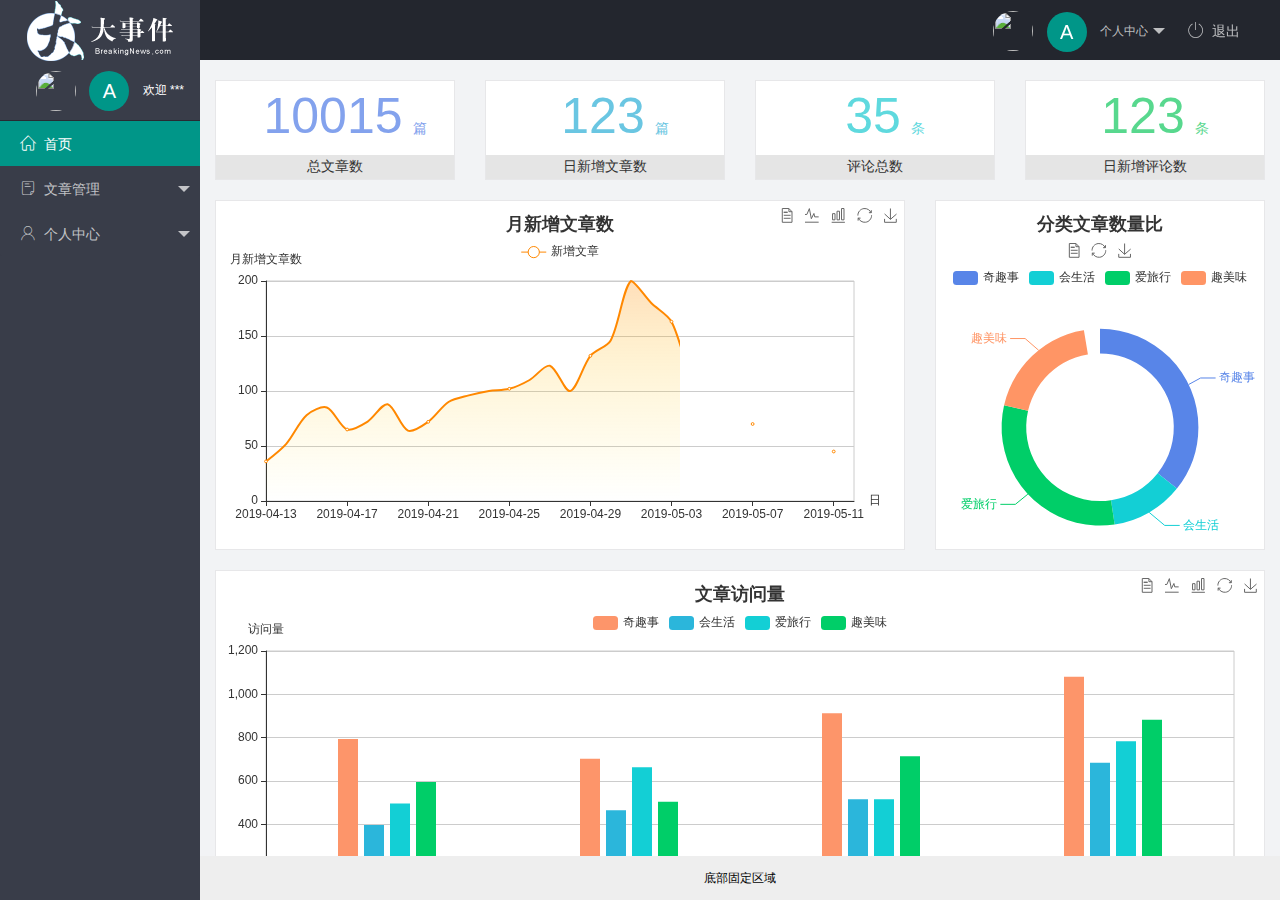
==== commit 44ebd8d7: "完成了个人中心" ====
--- a/index.html
+++ b/index.html
@@ -28,9 +28,9 @@
             个人中心
           </a>
           <dl class="layui-nav-child">
-            <dd><a href="">基本资料</a></dd>
-            <dd><a href="">更换头像</a></dd>
-            <dd><a href="">重置密码</a></dd>
+            <dd><a href="/user/user_info.html" target="fm">基本资料</a></dd>
+            <dd><a href="/user/user_avatar.html" target="fm">更换头像</a></dd>
+            <dd><a href="/user/user_pwd.html" target="fm">重置密码</a></dd>
           </dl>
         </li>
         <li class="layui-nav-item" lay-header-event="menuRight" lay-unselect>
@@ -62,9 +62,9 @@
           <li class="layui-nav-item">
             <a href="javascript:;"><span class="iconfont icon-user"></span>个人中心</a>
             <dl class="layui-nav-child">
-              <dd><a href="javascript:;"><i class="layui-icon layui-icon-app"></i>基本资料</a></dd>
-              <dd><a href="javascript:;"><i class="layui-icon layui-icon-app"></i>更换头像</a></dd>
-              <dd><a href="javascript:;"><i class="layui-icon layui-icon-app"></i>重置密码</a></dd>
+              <dd><a href="/user/user_info.html" target="fm"><i class="layui-icon layui-icon-app"></i>基本资料</a></dd>
+              <dd><a href="/user/user_avatar.html" target="fm"><i class="layui-icon layui-icon-app"></i>更换头像</a></dd>
+              <dd><a href="/user/user_pwd.html" target="fm""><i class=" layui-icon layui-icon-app"></i>重置密码</a></dd>
             </dl>
           </li>
         </ul>
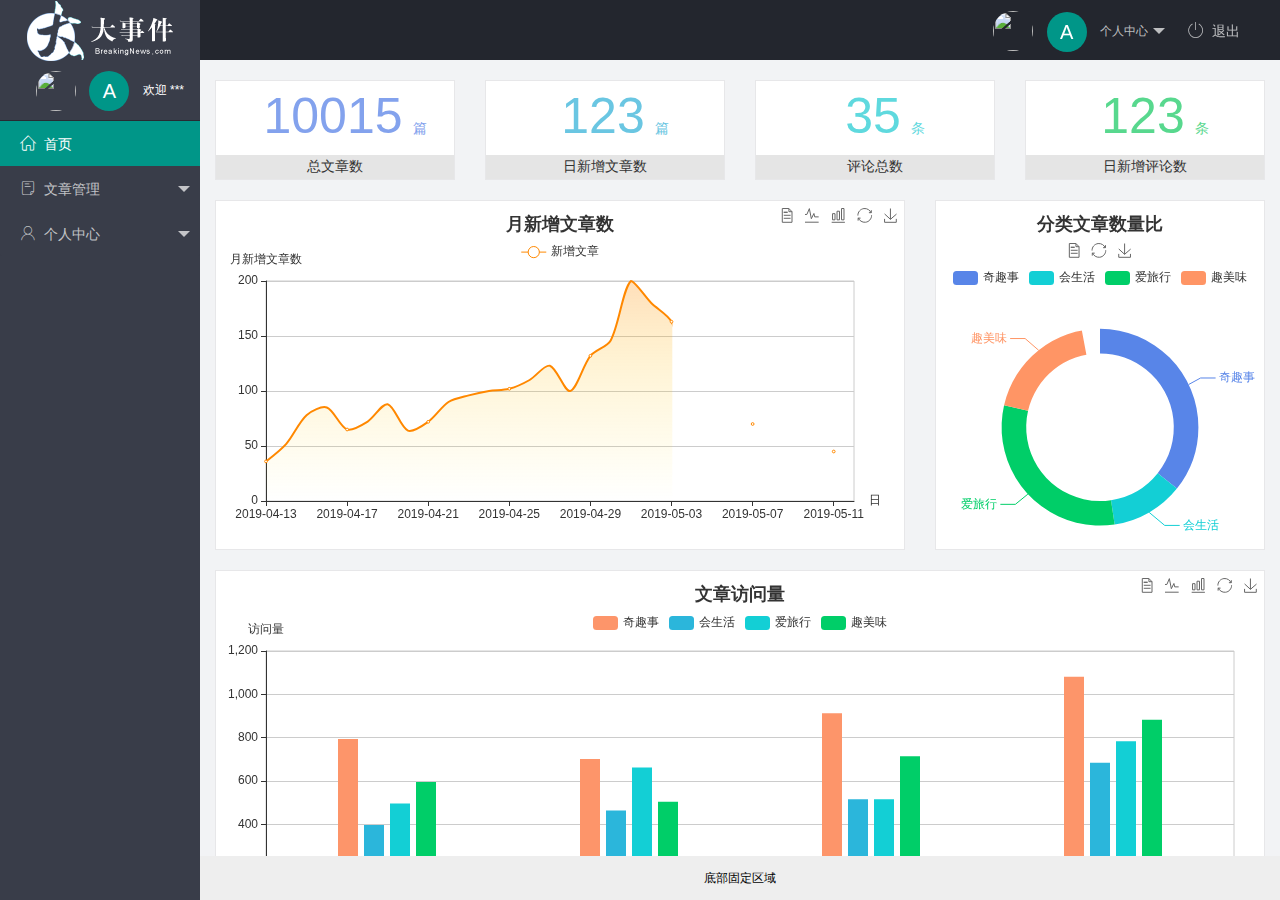
==== commit 15746d97: "完成了文章管理" ====
--- a/index.html
+++ b/index.html
@@ -54,9 +54,9 @@
           <li class="layui-nav-item">
             <a class="" href="javascript:;"><span class="iconfont icon-16"></span>文章管理</a>
             <dl class="layui-nav-child">
-              <dd><a href="javascript:;"><i class="layui-icon layui-icon-app"></i>文章类别</a></dd>
-              <dd><a href="javascript:;"><i class="layui-icon layui-icon-app"></i>文章列表</a></dd>
-              <dd><a href="javascript:;"><i class="layui-icon layui-icon-app"></i>发布文章</a></dd>
+              <dd><a href="/article/art_cate.html" target="fm"><i class="layui-icon layui-icon-app"></i>文章类别</a></dd>
+              <dd id="change"><a href="/article/art_list.html" target="fm"><i class="layui-icon layui-icon-app"></i>文章列表</a></dd>
+              <dd><a href="/article/art_pub.html" target="fm"><i class="layui-icon layui-icon-app"></i>发布文章</a></dd>
             </dl>
           </li>
           <li class="layui-nav-item">
